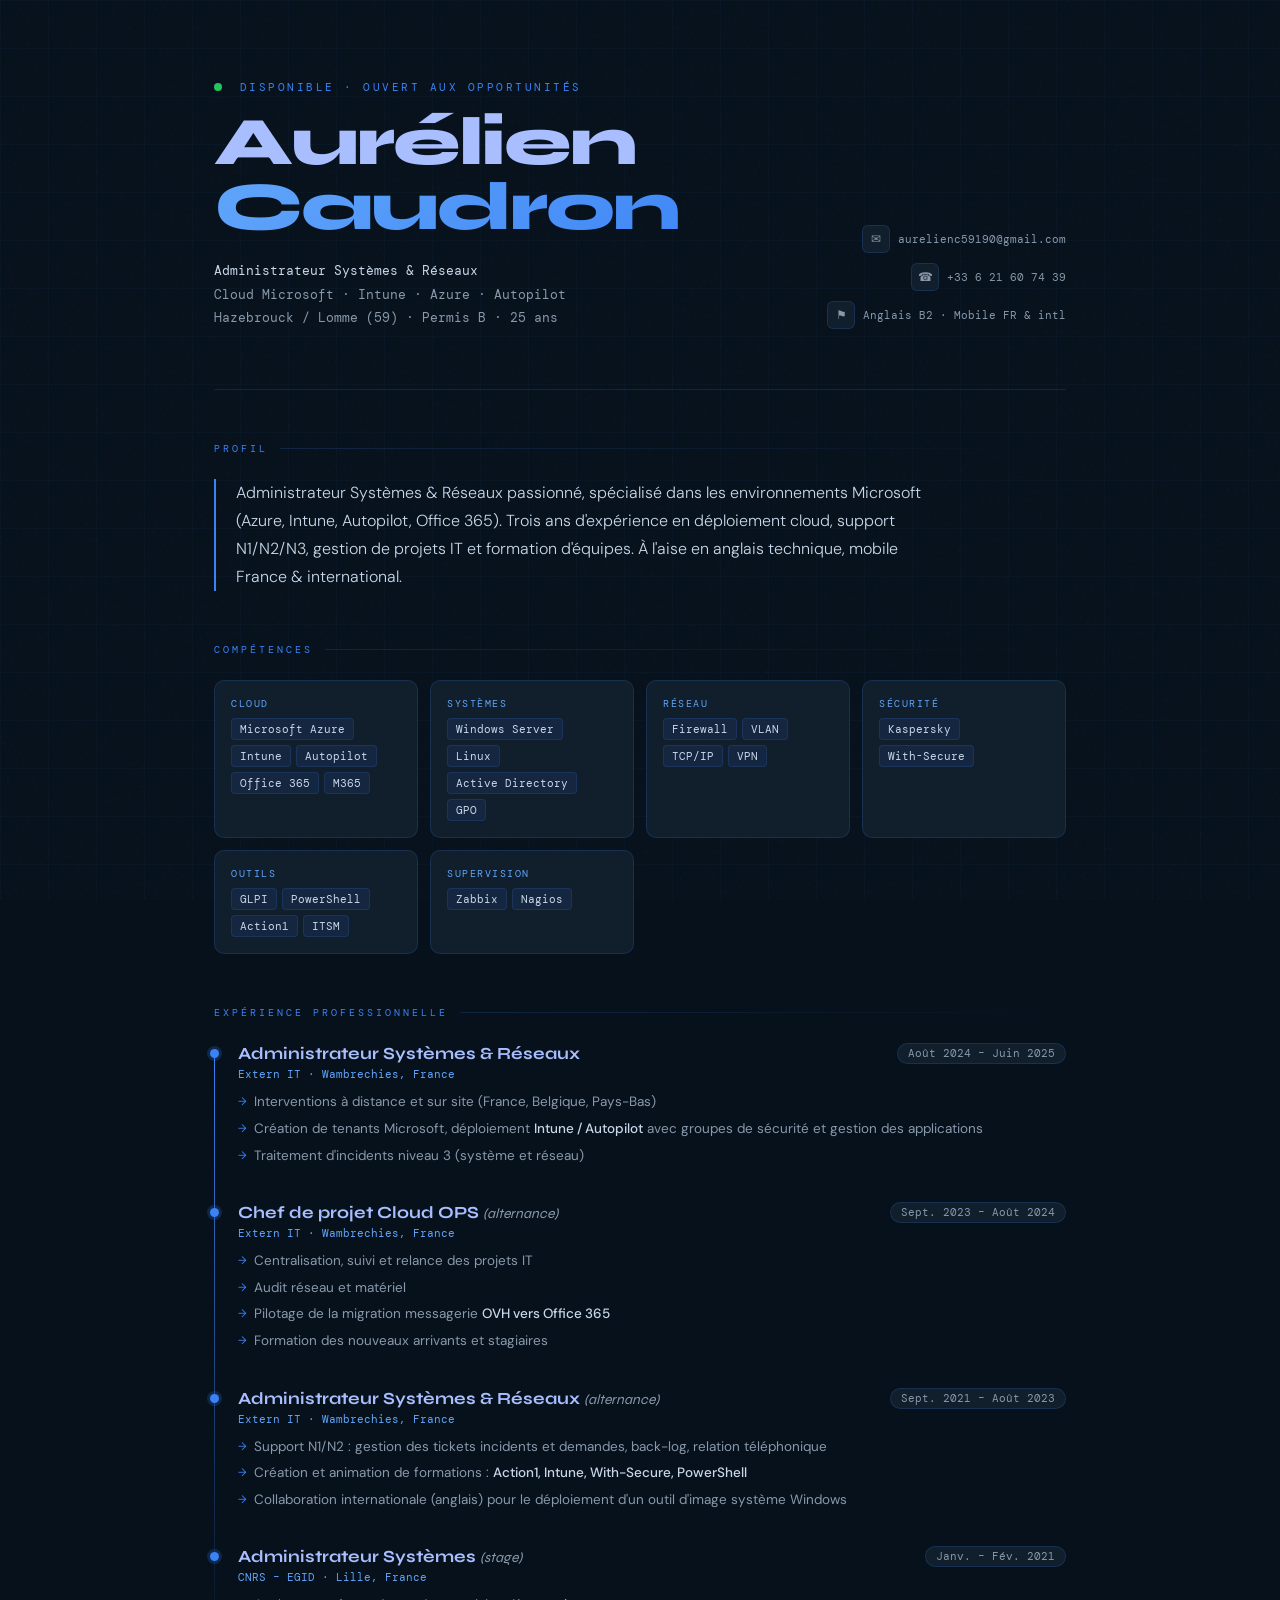
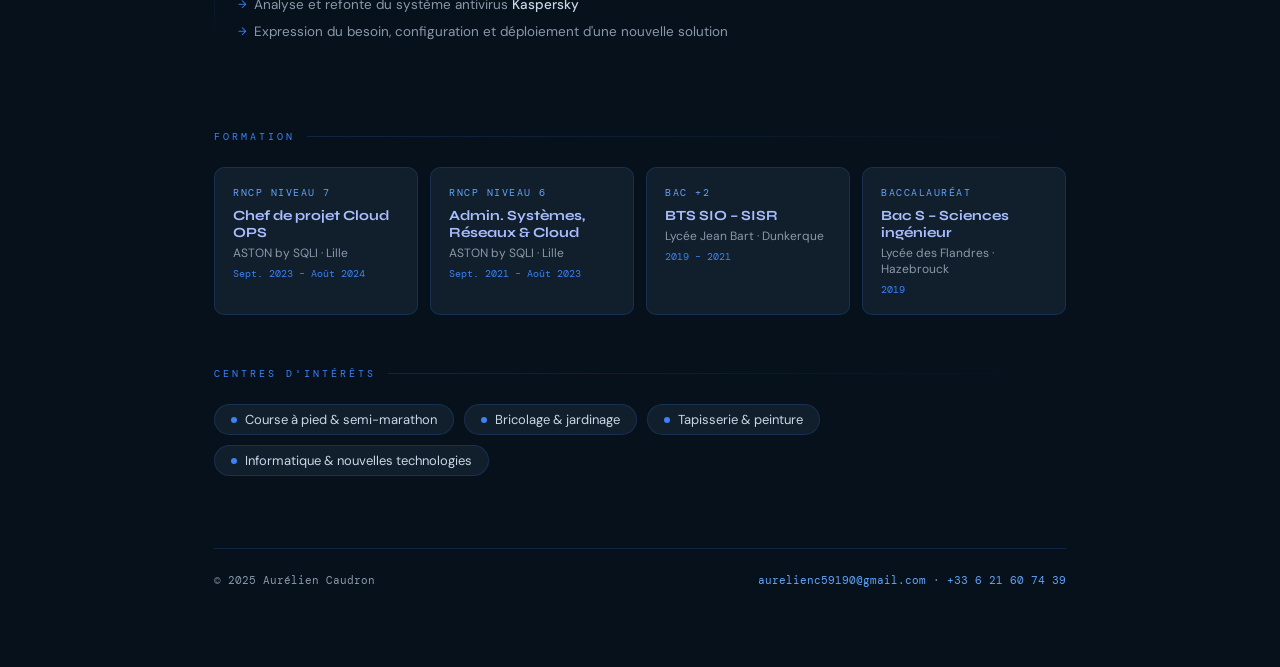
==== index.html @ 86d7d8ee "Rename index-2.html to index.html" ====
<!DOCTYPE html>
<html lang="fr">
<head>
  <meta charset="UTF-8" />
  <meta name="viewport" content="width=device-width, initial-scale=1.0" />
  <title>Aurélien Caudron — Administrateur Systèmes & Réseaux</title>
  <link rel="preconnect" href="https://fonts.googleapis.com" />
  <link rel="preconnect" href="https://fonts.gstatic.com" crossorigin />
  <link href="https://fonts.googleapis.com/css2?family=Syne:wght@400;600;700;800&family=DM+Mono:ital,wght@0,300;0,400;1,300&family=DM+Sans:wght@300;400;500&display=swap" rel="stylesheet" />

  <style>
    :root {
      --navy:    #0D1B2A;
      --navy2:   #162032;
      --accent:  #3B82F6;
      --accent2: #60A5FA;
      --dim:     #8899AA;
      --soft:    #C8D8E8;
      --bg:      #07111C;
      --card:    #111E2C;
      --border:  rgba(59,130,246,.18);
      --white:   #A8BEFF;
    }

    *, *::before, *::after { box-sizing: border-box; margin: 0; padding: 0; }

    html { scroll-behavior: smooth; }

    body {
      font-family: 'DM Sans', sans-serif;
      background: var(--bg);
      color: var(--white);
      min-height: 100vh;
      overflow-x: hidden;
    }

    body::before {
      content: '';
      position: fixed; inset: 0; z-index: 0;
      background-image: url("data:image/svg+xml,%3Csvg viewBox='0 0 256 256' xmlns='http://www.w3.org/2000/svg'%3E%3Cfilter id='noise'%3E%3CfeTurbulence type='fractalNoise' baseFrequency='0.9' numOctaves='4' stitchTiles='stitch'/%3E%3C/filter%3E%3Crect width='100%25' height='100%25' filter='url(%23noise)' opacity='0.04'/%3E%3C/svg%3E");
      pointer-events: none;
      opacity: .5;
    }

    body::after {
      content: '';
      position: fixed; inset: 0; z-index: 0;
      background-image:
        linear-gradient(rgba(59,130,246,.04) 1px, transparent 1px),
        linear-gradient(90deg, rgba(59,130,246,.04) 1px, transparent 1px);
      background-size: 48px 48px;
      pointer-events: none;
    }

    .page { position: relative; z-index: 1; max-width: 900px; margin: 0 auto; padding: 0 24px 80px; }

    .hero {
      padding: 80px 0 60px;
      border-bottom: 1px solid var(--border);
      display: grid;
      grid-template-columns: 1fr auto;
      gap: 40px;
      align-items: end;
    }

    .hero-tag {
      font-family: 'DM Mono', monospace;
      font-size: 11px;
      letter-spacing: 2.5px;
      color: var(--accent);
      text-transform: uppercase;
      margin-bottom: 16px;
      opacity: 0;
      animation: fadeUp .6s .1s forwards;
    }

    h1 {
      font-family: 'Syne', sans-serif;
      font-size: clamp(38px, 7vw, 68px);
      font-weight: 800;
      line-height: .95;
      letter-spacing: -2px;
      color: var(--white);
      opacity: 0;
      animation: fadeUp .6s .2s forwards;
    }

    h1 span {
      display: block;
      background: linear-gradient(135deg, var(--accent2), var(--accent));
      -webkit-background-clip: text;
      -webkit-text-fill-color: transparent;
      background-clip: text;
    }

    .hero-sub {
      font-family: 'DM Mono', monospace;
      font-size: 13px;
      color: var(--dim);
      margin-top: 20px;
      line-height: 1.8;
      opacity: 0;
      animation: fadeUp .6s .35s forwards;
    }

    .hero-sub strong { color: var(--soft); font-weight: 400; }

    .status-dot {
      display: inline-block;
      width: 8px; height: 8px;
      background: #22c55e;
      border-radius: 50%;
      margin-right: 8px;
      box-shadow: 0 0 0 0 rgba(34,197,94,.4);
      animation: pulse 2s infinite;
    }

    .hero-contact {
      display: flex;
      flex-direction: column;
      gap: 10px;
      align-items: flex-end;
      opacity: 0;
      animation: fadeUp .6s .45s forwards;
    }

    .contact-item {
      font-family: 'DM Mono', monospace;
      font-size: 11px;
      color: var(--dim);
      display: flex;
      align-items: center;
      gap: 8px;
      transition: color .2s;
    }
    .contact-item:hover { color: var(--accent2); }
    .contact-item a { color: inherit; text-decoration: none; }

    .contact-icon {
      width: 28px; height: 28px;
      border: 1px solid var(--border);
      border-radius: 6px;
      display: flex; align-items: center; justify-content: center;
      font-size: 12px;
      background: var(--card);
      flex-shrink: 0;
    }

    section {
      padding: 52px 0 0;
      opacity: 0;
      transform: translateY(24px);
      transition: opacity .6s, transform .6s;
    }
    section.visible { opacity: 1; transform: none; }

    .section-label {
      font-family: 'DM Mono', monospace;
      font-size: 10px;
      letter-spacing: 3px;
      text-transform: uppercase;
      color: var(--accent);
      margin-bottom: 24px;
      display: flex;
      align-items: center;
      gap: 12px;
    }
    .section-label::after {
      content: '';
      flex: 1;
      height: 1px;
      background: linear-gradient(90deg, var(--border), transparent);
    }

    .profil-text {
      font-size: 16px;
      line-height: 1.75;
      color: var(--soft);
      font-weight: 300;
      max-width: 720px;
      border-left: 2px solid var(--accent);
      padding-left: 20px;
    }

    .skills-grid {
      display: grid;
      grid-template-columns: repeat(auto-fill, minmax(200px, 1fr));
      gap: 12px;
    }

    .skill-card {
      background: var(--card);
      border: 1px solid var(--border);
      border-radius: 10px;
      padding: 16px;
      transition: border-color .2s, transform .2s;
    }
    .skill-card:hover { border-color: var(--accent); transform: translateY(-2px); }

    .skill-card-label {
      font-family: 'DM Mono', monospace;
      font-size: 10px;
      color: var(--accent2);
      letter-spacing: 1.5px;
      text-transform: uppercase;
      margin-bottom: 8px;
    }

    .skill-tags { display: flex; flex-wrap: wrap; gap: 5px; }

    .tag {
      font-size: 11px;
      font-family: 'DM Mono', monospace;
      background: rgba(59,130,246,.1);
      color: var(--soft);
      padding: 3px 8px;
      border-radius: 4px;
      border: 1px solid rgba(59,130,246,.15);
    }

    .timeline { position: relative; padding-left: 24px; }
    .timeline::before {
      content: '';
      position: absolute;
      left: 0; top: 8px; bottom: 0;
      width: 1px;
      background: linear-gradient(180deg, var(--accent), transparent);
    }

    .tl-item { position: relative; margin-bottom: 36px; }
    .tl-item::before {
      content: '';
      position: absolute;
      left: -28px; top: 6px;
      width: 9px; height: 9px;
      border-radius: 50%;
      background: var(--accent);
      box-shadow: 0 0 0 3px rgba(59,130,246,.2);
    }

    .tl-header {
      display: flex;
      justify-content: space-between;
      align-items: flex-start;
      gap: 12px;
      flex-wrap: wrap;
      margin-bottom: 6px;
    }

    .tl-title {
      font-family: 'Syne', sans-serif;
      font-size: 17px;
      font-weight: 700;
      color: var(--white);
    }

    .tl-company {
      font-family: 'DM Mono', monospace;
      font-size: 11px;
      color: var(--accent2);
      margin-top: 3px;
    }

    .tl-date {
      font-family: 'DM Mono', monospace;
      font-size: 10.5px;
      color: var(--dim);
      white-space: nowrap;
      background: var(--card);
      border: 1px solid var(--border);
      padding: 3px 10px;
      border-radius: 20px;
      flex-shrink: 0;
    }

    .tl-bullets { list-style: none; margin-top: 10px; display: flex; flex-direction: column; gap: 5px; }

    .tl-bullets li {
      font-size: 13.5px;
      color: var(--dim);
      padding-left: 16px;
      position: relative;
      line-height: 1.6;
    }
    .tl-bullets li::before {
      content: '→';
      position: absolute;
      left: 0;
      color: var(--accent);
      font-size: 11px;
      top: 2px;
    }
    .tl-bullets li strong { color: var(--soft); font-weight: 500; }

    .edu-grid { display: grid; grid-template-columns: repeat(auto-fill, minmax(200px, 1fr)); gap: 12px; }

    .edu-card {
      background: var(--card);
      border: 1px solid var(--border);
      border-radius: 10px;
      padding: 18px;
      transition: border-color .2s;
    }
    .edu-card:hover { border-color: var(--accent); }

    .edu-level {
      font-family: 'DM Mono', monospace;
      font-size: 10px;
      color: var(--accent2);
      letter-spacing: 1.5px;
      text-transform: uppercase;
      margin-bottom: 8px;
    }

    .edu-title { font-family: 'Syne', sans-serif; font-weight: 700; font-size: 14px; color: var(--white); margin-bottom: 4px; }
    .edu-school { font-size: 12px; color: var(--dim); margin-bottom: 6px; }
    .edu-date { font-family: 'DM Mono', monospace; font-size: 10px; color: var(--accent); }

    .chips { display: flex; flex-wrap: wrap; gap: 10px; }
    .chip {
      font-size: 13px;
      color: var(--soft);
      background: var(--card);
      border: 1px solid var(--border);
      border-radius: 99px;
      padding: 6px 16px;
      display: flex; align-items: center; gap: 8px;
      transition: border-color .2s;
    }
    .chip:hover { border-color: var(--accent2); }
    .chip-dot { width: 6px; height: 6px; border-radius: 50%; background: var(--accent); flex-shrink: 0; }

    footer {
      margin-top: 72px;
      padding-top: 24px;
      border-top: 1px solid var(--border);
      display: flex;
      justify-content: space-between;
      align-items: center;
      flex-wrap: wrap;
      gap: 12px;
      font-family: 'DM Mono', monospace;
      font-size: 11px;
      color: var(--dim);
      opacity: 0;
      animation: fadeUp .6s 1s forwards;
    }
    footer a { color: var(--accent2); text-decoration: none; }

    @keyframes fadeUp {
      from { opacity: 0; transform: translateY(16px); }
      to   { opacity: 1; transform: none; }
    }
    @keyframes pulse {
      0%   { box-shadow: 0 0 0 0 rgba(34,197,94,.4); }
      70%  { box-shadow: 0 0 0 8px rgba(34,197,94,0); }
      100% { box-shadow: 0 0 0 0 rgba(34,197,94,0); }
    }

    @media (max-width: 600px) {
      .hero { grid-template-columns: 1fr; }
      .hero-contact { align-items: flex-start; }
      h1 { font-size: 42px; letter-spacing: -1px; }
    }
  </style>
</head>
<body>
<div class="page">

  <header class="hero">
    <div>
      <p class="hero-tag"><span class="status-dot"></span> Disponible · Ouvert aux opportunités</p>
      <h1>Aurélien<br><span>Caudron</span></h1>
      <p class="hero-sub">
        <strong>Administrateur Systèmes &amp; Réseaux</strong><br>
        Cloud Microsoft · Intune · Azure · Autopilot<br>
        Hazebrouck / Lomme (59) · Permis B · 25 ans
      </p>
    </div>
    <div class="hero-contact">
      <div class="contact-item">
        <div class="contact-icon">✉</div>
        <a href="mailto:aurelienc59190@gmail.com">aurelienc59190@gmail.com</a>
      </div>
      <div class="contact-item">
        <div class="contact-icon">☎</div>
        <a href="tel:+33621607439">+33 6 21 60 74 39</a>
      </div>
      <div class="contact-item">
        <div class="contact-icon">⚑</div>
        Anglais B2 · Mobile FR &amp; intl
      </div>
    </div>
  </header>

  <section>
    <p class="section-label">Profil</p>
    <p class="profil-text">
      Administrateur Systèmes &amp; Réseaux passionné, spécialisé dans les environnements Microsoft
      (Azure, Intune, Autopilot, Office 365). Trois ans d'expérience en déploiement cloud,
      support N1/N2/N3, gestion de projets IT et formation d'équipes.
      À l'aise en anglais technique, mobile France &amp; international.
    </p>
  </section>

  <section>
    <p class="section-label">Compétences</p>
    <div class="skills-grid">
      <div class="skill-card">
        <div class="skill-card-label">Cloud</div>
        <div class="skill-tags">
          <span class="tag">Microsoft Azure</span><span class="tag">Intune</span>
          <span class="tag">Autopilot</span><span class="tag">Office 365</span><span class="tag">M365</span>
        </div>
      </div>
      <div class="skill-card">
        <div class="skill-card-label">Systèmes</div>
        <div class="skill-tags">
          <span class="tag">Windows Server</span><span class="tag">Linux</span>
          <span class="tag">Active Directory</span><span class="tag">GPO</span>
        </div>
      </div>
      <div class="skill-card">
        <div class="skill-card-label">Réseau</div>
        <div class="skill-tags">
          <span class="tag">Firewall</span><span class="tag">VLAN</span>
          <span class="tag">TCP/IP</span><span class="tag">VPN</span>
        </div>
      </div>
      <div class="skill-card">
        <div class="skill-card-label">Sécurité</div>
        <div class="skill-tags">
          <span class="tag">Kaspersky</span><span class="tag">With-Secure</span>
        </div>
      </div>
      <div class="skill-card">
        <div class="skill-card-label">Outils</div>
        <div class="skill-tags">
          <span class="tag">GLPI</span><span class="tag">PowerShell</span>
          <span class="tag">Action1</span><span class="tag">ITSM</span>
        </div>
      </div>
      <div class="skill-card">
        <div class="skill-card-label">Supervision</div>
        <div class="skill-tags">
          <span class="tag">Zabbix</span><span class="tag">Nagios</span>
        </div>
      </div>
    </div>
  </section>

  <section>
    <p class="section-label">Expérience professionnelle</p>
    <div class="timeline">

      <div class="tl-item">
        <div class="tl-header">
          <div>
            <div class="tl-title">Administrateur Systèmes &amp; Réseaux</div>
            <div class="tl-company">Extern IT · Wambrechies, France</div>
          </div>
          <span class="tl-date">Août 2024 – Juin 2025</span>
        </div>
        <ul class="tl-bullets">
          <li>Interventions à distance et sur site (France, Belgique, Pays-Bas)</li>
          <li>Création de tenants Microsoft, déploiement <strong>Intune / Autopilot</strong> avec groupes de sécurité et gestion des applications</li>
          <li>Traitement d'incidents niveau 3 (système et réseau)</li>
        </ul>
      </div>

      <div class="tl-item">
        <div class="tl-header">
          <div>
            <div class="tl-title">Chef de projet Cloud OPS <em style="font-weight:400;font-size:14px;color:var(--dim)">(alternance)</em></div>
            <div class="tl-company">Extern IT · Wambrechies, France</div>
          </div>
          <span class="tl-date">Sept. 2023 – Août 2024</span>
        </div>
        <ul class="tl-bullets">
          <li>Centralisation, suivi et relance des projets IT</li>
          <li>Audit réseau et matériel</li>
          <li>Pilotage de la migration messagerie <strong>OVH vers Office 365</strong></li>
          <li>Formation des nouveaux arrivants et stagiaires</li>
        </ul>
      </div>

      <div class="tl-item">
        <div class="tl-header">
          <div>
            <div class="tl-title">Administrateur Systèmes &amp; Réseaux <em style="font-weight:400;font-size:14px;color:var(--dim)">(alternance)</em></div>
            <div class="tl-company">Extern IT · Wambrechies, France</div>
          </div>
          <span class="tl-date">Sept. 2021 – Août 2023</span>
        </div>
        <ul class="tl-bullets">
          <li>Support N1/N2 : gestion des tickets incidents et demandes, back-log, relation téléphonique</li>
          <li>Création et animation de formations : <strong>Action1, Intune, With-Secure, PowerShell</strong></li>
          <li>Collaboration internationale (anglais) pour le déploiement d'un outil d'image système Windows</li>
        </ul>
      </div>

      <div class="tl-item">
        <div class="tl-header">
          <div>
            <div class="tl-title">Administrateur Systèmes <em style="font-weight:400;font-size:14px;color:var(--dim)">(stage)</em></div>
            <div class="tl-company">CNRS – EGID · Lille, France</div>
          </div>
          <span class="tl-date">Janv. – Fév. 2021</span>
        </div>
        <ul class="tl-bullets">
          <li>Analyse et refonte du système antivirus <strong>Kaspersky</strong></li>
          <li>Expression du besoin, configuration et déploiement d'une nouvelle solution</li>
        </ul>
      </div>

    </div>
  </section>

  <section>
    <p class="section-label">Formation</p>
    <div class="edu-grid">
      <div class="edu-card">
        <div class="edu-level">RNCP Niveau 7</div>
        <div class="edu-title">Chef de projet Cloud OPS</div>
        <div class="edu-school">ASTON by SQLI · Lille</div>
        <div class="edu-date">Sept. 2023 – Août 2024</div>
      </div>
      <div class="edu-card">
        <div class="edu-level">RNCP Niveau 6</div>
        <div class="edu-title">Admin. Systèmes, Réseaux &amp; Cloud</div>
        <div class="edu-school">ASTON by SQLI · Lille</div>
        <div class="edu-date">Sept. 2021 – Août 2023</div>
      </div>
      <div class="edu-card">
        <div class="edu-level">Bac +2</div>
        <div class="edu-title">BTS SIO – SISR</div>
        <div class="edu-school">Lycée Jean Bart · Dunkerque</div>
        <div class="edu-date">2019 – 2021</div>
      </div>
      <div class="edu-card">
        <div class="edu-level">Baccalauréat</div>
        <div class="edu-title">Bac S – Sciences ingénieur</div>
        <div class="edu-school">Lycée des Flandres · Hazebrouck</div>
        <div class="edu-date">2019</div>
      </div>
    </div>
  </section>

  <section>
    <p class="section-label">Centres d'intérêts</p>
    <div class="chips">
      <div class="chip"><span class="chip-dot"></span>Course à pied &amp; semi-marathon</div>
      <div class="chip"><span class="chip-dot"></span>Bricolage &amp; jardinage</div>
      <div class="chip"><span class="chip-dot"></span>Tapisserie &amp; peinture</div>
      <div class="chip"><span class="chip-dot"></span>Informatique &amp; nouvelles technologies</div>
    </div>
  </section>

  <footer>
    <span>© 2025 Aurélien Caudron</span>
    <span><a href="mailto:aurelienc59190@gmail.com">aurelienc59190@gmail.com</a> · <a href="tel:+33621607439">+33 6 21 60 74 39</a></span>
  </footer>

</div>
<script>
  const observer = new IntersectionObserver(entries => {
    entries.forEach(e => { if (e.isIntersecting) e.target.classList.add('visible'); });
  }, { threshold: 0.1 });
  document.querySelectorAll('section').forEach(s => observer.observe(s));
</script>
</body>
</html>
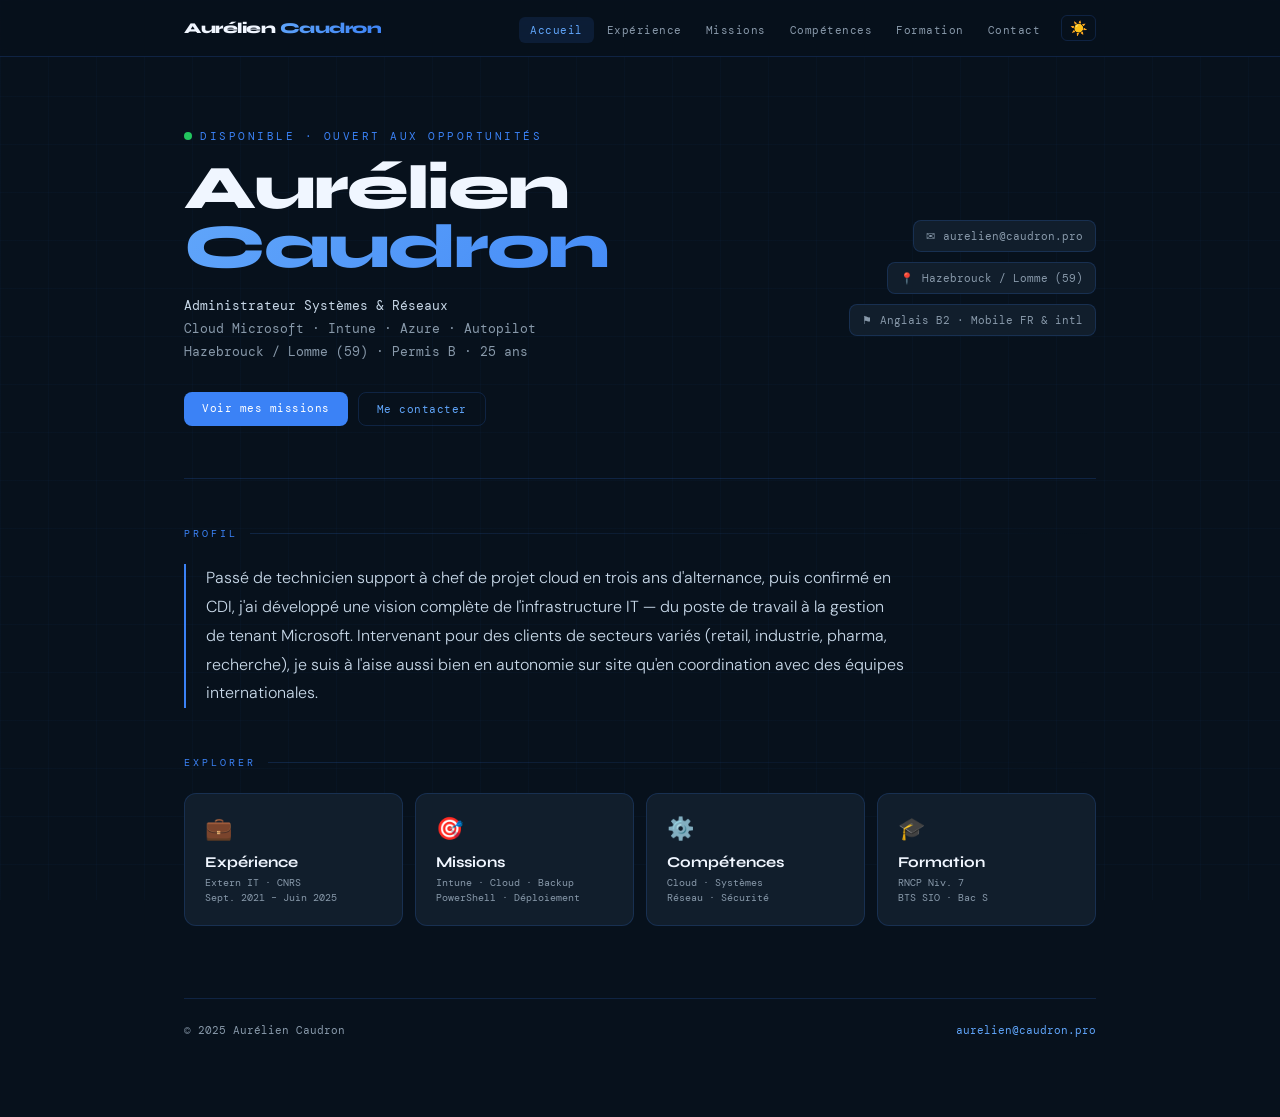
==== commit aa9fd860: "update du site en multipage" ====
--- a/index.html
+++ b/index.html
@@ -1,572 +1,119 @@
-<!DOCTYPE html>
-<html lang="fr">
-<head>
-  <meta charset="UTF-8" />
-  <meta name="viewport" content="width=device-width, initial-scale=1.0" />
-  <title>Aurélien Caudron — Administrateur Systèmes & Réseaux</title>
-  <link rel="preconnect" href="https://fonts.googleapis.com" />
-  <link rel="preconnect" href="https://fonts.gstatic.com" crossorigin />
-  <link href="https://fonts.googleapis.com/css2?family=Syne:wght@400;600;700;800&family=DM+Mono:ital,wght@0,300;0,400;1,300&family=DM+Sans:wght@300;400;500&display=swap" rel="stylesheet" />
-
-  <style>
-    :root {
-      --navy:    #0D1B2A;
-      --navy2:   #162032;
-      --accent:  #3B82F6;
-      --accent2: #60A5FA;
-      --dim:     #8899AA;
-      --soft:    #C8D8E8;
-      --bg:      #07111C;
-      --card:    #111E2C;
-      --border:  rgba(59,130,246,.18);
-      --white:   #A8BEFF;
-    }
-
-    *, *::before, *::after { box-sizing: border-box; margin: 0; padding: 0; }
-
-    html { scroll-behavior: smooth; }
-
-    body {
-      font-family: 'DM Sans', sans-serif;
-      background: var(--bg);
-      color: var(--white);
-      min-height: 100vh;
-      overflow-x: hidden;
-    }
-
-    body::before {
-      content: '';
-      position: fixed; inset: 0; z-index: 0;
-      background-image: url("data:image/svg+xml,%3Csvg viewBox='0 0 256 256' xmlns='http://www.w3.org/2000/svg'%3E%3Cfilter id='noise'%3E%3CfeTurbulence type='fractalNoise' baseFrequency='0.9' numOctaves='4' stitchTiles='stitch'/%3E%3C/filter%3E%3Crect width='100%25' height='100%25' filter='url(%23noise)' opacity='0.04'/%3E%3C/svg%3E");
-      pointer-events: none;
-      opacity: .5;
-    }
-
-    body::after {
-      content: '';
-      position: fixed; inset: 0; z-index: 0;
-      background-image:
-        linear-gradient(rgba(59,130,246,.04) 1px, transparent 1px),
-        linear-gradient(90deg, rgba(59,130,246,.04) 1px, transparent 1px);
-      background-size: 48px 48px;
-      pointer-events: none;
-    }
-
-    .page { position: relative; z-index: 1; max-width: 900px; margin: 0 auto; padding: 0 24px 80px; }
-
-    .hero {
-      padding: 80px 0 60px;
-      border-bottom: 1px solid var(--border);
-      display: grid;
-      grid-template-columns: 1fr auto;
-      gap: 40px;
-      align-items: end;
-    }
-
-    .hero-tag {
-      font-family: 'DM Mono', monospace;
-      font-size: 11px;
-      letter-spacing: 2.5px;
-      color: var(--accent);
-      text-transform: uppercase;
-      margin-bottom: 16px;
-      opacity: 0;
-      animation: fadeUp .6s .1s forwards;
-    }
-
-    h1 {
-      font-family: 'Syne', sans-serif;
-      font-size: clamp(38px, 7vw, 68px);
-      font-weight: 800;
-      line-height: .95;
-      letter-spacing: -2px;
-      color: var(--white);
-      opacity: 0;
-      animation: fadeUp .6s .2s forwards;
-    }
-
-    h1 span {
-      display: block;
-      background: linear-gradient(135deg, var(--accent2), var(--accent));
-      -webkit-background-clip: text;
-      -webkit-text-fill-color: transparent;
-      background-clip: text;
-    }
-
-    .hero-sub {
-      font-family: 'DM Mono', monospace;
-      font-size: 13px;
-      color: var(--dim);
-      margin-top: 20px;
-      line-height: 1.8;
-      opacity: 0;
-      animation: fadeUp .6s .35s forwards;
-    }
-
-    .hero-sub strong { color: var(--soft); font-weight: 400; }
-
-    .status-dot {
-      display: inline-block;
-      width: 8px; height: 8px;
-      background: #22c55e;
-      border-radius: 50%;
-      margin-right: 8px;
-      box-shadow: 0 0 0 0 rgba(34,197,94,.4);
-      animation: pulse 2s infinite;
-    }
-
-    .hero-contact {
-      display: flex;
-      flex-direction: column;
-      gap: 10px;
-      align-items: flex-end;
-      opacity: 0;
-      animation: fadeUp .6s .45s forwards;
-    }
-
-    .contact-item {
-      font-family: 'DM Mono', monospace;
-      font-size: 11px;
-      color: var(--dim);
-      display: flex;
-      align-items: center;
-      gap: 8px;
-      transition: color .2s;
-    }
-    .contact-item:hover { color: var(--accent2); }
-    .contact-item a { color: inherit; text-decoration: none; }
-
-    .contact-icon {
-      width: 28px; height: 28px;
-      border: 1px solid var(--border);
-      border-radius: 6px;
-      display: flex; align-items: center; justify-content: center;
-      font-size: 12px;
-      background: var(--card);
-      flex-shrink: 0;
-    }
-
-    section {
-      padding: 52px 0 0;
-      opacity: 0;
-      transform: translateY(24px);
-      transition: opacity .6s, transform .6s;
-    }
-    section.visible { opacity: 1; transform: none; }
-
-    .section-label {
-      font-family: 'DM Mono', monospace;
-      font-size: 10px;
-      letter-spacing: 3px;
-      text-transform: uppercase;
-      color: var(--accent);
-      margin-bottom: 24px;
-      display: flex;
-      align-items: center;
-      gap: 12px;
-    }
-    .section-label::after {
-      content: '';
-      flex: 1;
-      height: 1px;
-      background: linear-gradient(90deg, var(--border), transparent);
-    }
-
-    .profil-text {
-      font-size: 16px;
-      line-height: 1.75;
-      color: var(--soft);
-      font-weight: 300;
-      max-width: 720px;
-      border-left: 2px solid var(--accent);
-      padding-left: 20px;
-    }
-
-    .skills-grid {
-      display: grid;
-      grid-template-columns: repeat(auto-fill, minmax(200px, 1fr));
-      gap: 12px;
-    }
-
-    .skill-card {
-      background: var(--card);
-      border: 1px solid var(--border);
-      border-radius: 10px;
-      padding: 16px;
-      transition: border-color .2s, transform .2s;
-    }
-    .skill-card:hover { border-color: var(--accent); transform: translateY(-2px); }
-
-    .skill-card-label {
-      font-family: 'DM Mono', monospace;
-      font-size: 10px;
-      color: var(--accent2);
-      letter-spacing: 1.5px;
-      text-transform: uppercase;
-      margin-bottom: 8px;
-    }
-
-    .skill-tags { display: flex; flex-wrap: wrap; gap: 5px; }
-
-    .tag {
-      font-size: 11px;
-      font-family: 'DM Mono', monospace;
-      background: rgba(59,130,246,.1);
-      color: var(--soft);
-      padding: 3px 8px;
-      border-radius: 4px;
-      border: 1px solid rgba(59,130,246,.15);
-    }
-
-    .timeline { position: relative; padding-left: 24px; }
-    .timeline::before {
-      content: '';
-      position: absolute;
-      left: 0; top: 8px; bottom: 0;
-      width: 1px;
-      background: linear-gradient(180deg, var(--accent), transparent);
-    }
-
-    .tl-item { position: relative; margin-bottom: 36px; }
-    .tl-item::before {
-      content: '';
-      position: absolute;
-      left: -28px; top: 6px;
-      width: 9px; height: 9px;
-      border-radius: 50%;
-      background: var(--accent);
-      box-shadow: 0 0 0 3px rgba(59,130,246,.2);
-    }
-
-    .tl-header {
-      display: flex;
-      justify-content: space-between;
-      align-items: flex-start;
-      gap: 12px;
-      flex-wrap: wrap;
-      margin-bottom: 6px;
-    }
-
-    .tl-title {
-      font-family: 'Syne', sans-serif;
-      font-size: 17px;
-      font-weight: 700;
-      color: var(--white);
-    }
-
-    .tl-company {
-      font-family: 'DM Mono', monospace;
-      font-size: 11px;
-      color: var(--accent2);
-      margin-top: 3px;
-    }
-
-    .tl-date {
-      font-family: 'DM Mono', monospace;
-      font-size: 10.5px;
-      color: var(--dim);
-      white-space: nowrap;
-      background: var(--card);
-      border: 1px solid var(--border);
-      padding: 3px 10px;
-      border-radius: 20px;
-      flex-shrink: 0;
-    }
-
-    .tl-bullets { list-style: none; margin-top: 10px; display: flex; flex-direction: column; gap: 5px; }
-
-    .tl-bullets li {
-      font-size: 13.5px;
-      color: var(--dim);
-      padding-left: 16px;
-      position: relative;
-      line-height: 1.6;
-    }
-    .tl-bullets li::before {
-      content: '→';
-      position: absolute;
-      left: 0;
-      color: var(--accent);
-      font-size: 11px;
-      top: 2px;
-    }
-    .tl-bullets li strong { color: var(--soft); font-weight: 500; }
-
-    .edu-grid { display: grid; grid-template-columns: repeat(auto-fill, minmax(200px, 1fr)); gap: 12px; }
-
-    .edu-card {
-      background: var(--card);
-      border: 1px solid var(--border);
-      border-radius: 10px;
-      padding: 18px;
-      transition: border-color .2s;
-    }
-    .edu-card:hover { border-color: var(--accent); }
-
-    .edu-level {
-      font-family: 'DM Mono', monospace;
-      font-size: 10px;
-      color: var(--accent2);
-      letter-spacing: 1.5px;
-      text-transform: uppercase;
-      margin-bottom: 8px;
-    }
-
-    .edu-title { font-family: 'Syne', sans-serif; font-weight: 700; font-size: 14px; color: var(--white); margin-bottom: 4px; }
-    .edu-school { font-size: 12px; color: var(--dim); margin-bottom: 6px; }
-    .edu-date { font-family: 'DM Mono', monospace; font-size: 10px; color: var(--accent); }
-
-    .chips { display: flex; flex-wrap: wrap; gap: 10px; }
-    .chip {
-      font-size: 13px;
-      color: var(--soft);
-      background: var(--card);
-      border: 1px solid var(--border);
-      border-radius: 99px;
-      padding: 6px 16px;
-      display: flex; align-items: center; gap: 8px;
-      transition: border-color .2s;
-    }
-    .chip:hover { border-color: var(--accent2); }
-    .chip-dot { width: 6px; height: 6px; border-radius: 50%; background: var(--accent); flex-shrink: 0; }
-
-    footer {
-      margin-top: 72px;
-      padding-top: 24px;
-      border-top: 1px solid var(--border);
-      display: flex;
-      justify-content: space-between;
-      align-items: center;
-      flex-wrap: wrap;
-      gap: 12px;
-      font-family: 'DM Mono', monospace;
-      font-size: 11px;
-      color: var(--dim);
-      opacity: 0;
-      animation: fadeUp .6s 1s forwards;
-    }
-    footer a { color: var(--accent2); text-decoration: none; }
-
-    @keyframes fadeUp {
-      from { opacity: 0; transform: translateY(16px); }
-      to   { opacity: 1; transform: none; }
-    }
-    @keyframes pulse {
-      0%   { box-shadow: 0 0 0 0 rgba(34,197,94,.4); }
-      70%  { box-shadow: 0 0 0 8px rgba(34,197,94,0); }
-      100% { box-shadow: 0 0 0 0 rgba(34,197,94,0); }
-    }
-
-    @media (max-width: 600px) {
-      .hero { grid-template-columns: 1fr; }
-      .hero-contact { align-items: flex-start; }
-      h1 { font-size: 42px; letter-spacing: -1px; }
-    }
-  </style>
-</head>
-<body>
-<div class="page">
-
-  <header class="hero">
-    <div>
-      <p class="hero-tag"><span class="status-dot"></span> Disponible · Ouvert aux opportunités</p>
-      <h1>Aurélien<br><span>Caudron</span></h1>
-      <p class="hero-sub">
-        <strong>Administrateur Systèmes &amp; Réseaux</strong><br>
-        Cloud Microsoft · Intune · Azure · Autopilot<br>
-        Hazebrouck / Lomme (59) · Permis B · 25 ans
-      </p>
-    </div>
-    <div class="hero-contact">
-      <div class="contact-item">
-        <div class="contact-icon">✉</div>
-        <a href="mailto:aurelienc59190@gmail.com">aurelienc59190@gmail.com</a>
-      </div>
-      <div class="contact-item">
-        <div class="contact-icon">☎</div>
-        <a href="tel:+33621607439">+33 6 21 60 74 39</a>
-      </div>
-      <div class="contact-item">
-        <div class="contact-icon">⚑</div>
-        Anglais B2 · Mobile FR &amp; intl
-      </div>
-    </div>
-  </header>
-
-  <section>
-    <p class="section-label">Profil</p>
-    <p class="profil-text">
-      Administrateur Systèmes &amp; Réseaux passionné, spécialisé dans les environnements Microsoft
-      (Azure, Intune, Autopilot, Office 365). Trois ans d'expérience en déploiement cloud,
-      support N1/N2/N3, gestion de projets IT et formation d'équipes.
-      À l'aise en anglais technique, mobile France &amp; international.
-    </p>
-  </section>
-
-  <section>
-    <p class="section-label">Compétences</p>
-    <div class="skills-grid">
-      <div class="skill-card">
-        <div class="skill-card-label">Cloud</div>
-        <div class="skill-tags">
-          <span class="tag">Microsoft Azure</span><span class="tag">Intune</span>
-          <span class="tag">Autopilot</span><span class="tag">Office 365</span><span class="tag">M365</span>
-        </div>
-      </div>
-      <div class="skill-card">
-        <div class="skill-card-label">Systèmes</div>
-        <div class="skill-tags">
-          <span class="tag">Windows Server</span><span class="tag">Linux</span>
-          <span class="tag">Active Directory</span><span class="tag">GPO</span>
-        </div>
-      </div>
-      <div class="skill-card">
-        <div class="skill-card-label">Réseau</div>
-        <div class="skill-tags">
-          <span class="tag">Firewall</span><span class="tag">VLAN</span>
-          <span class="tag">TCP/IP</span><span class="tag">VPN</span>
-        </div>
-      </div>
-      <div class="skill-card">
-        <div class="skill-card-label">Sécurité</div>
-        <div class="skill-tags">
-          <span class="tag">Kaspersky</span><span class="tag">With-Secure</span>
-        </div>
-      </div>
-      <div class="skill-card">
-        <div class="skill-card-label">Outils</div>
-        <div class="skill-tags">
-          <span class="tag">GLPI</span><span class="tag">PowerShell</span>
-          <span class="tag">Action1</span><span class="tag">ITSM</span>
-        </div>
-      </div>
-      <div class="skill-card">
-        <div class="skill-card-label">Supervision</div>
-        <div class="skill-tags">
-          <span class="tag">Zabbix</span><span class="tag">Nagios</span>
-        </div>
-      </div>
-    </div>
-  </section>
-
-  <section>
-    <p class="section-label">Expérience professionnelle</p>
-    <div class="timeline">
-
-      <div class="tl-item">
-        <div class="tl-header">
-          <div>
-            <div class="tl-title">Administrateur Systèmes &amp; Réseaux</div>
-            <div class="tl-company">Extern IT · Wambrechies, France</div>
-          </div>
-          <span class="tl-date">Août 2024 – Juin 2025</span>
-        </div>
-        <ul class="tl-bullets">
-          <li>Interventions à distance et sur site (France, Belgique, Pays-Bas)</li>
-          <li>Création de tenants Microsoft, déploiement <strong>Intune / Autopilot</strong> avec groupes de sécurité et gestion des applications</li>
-          <li>Traitement d'incidents niveau 3 (système et réseau)</li>
-        </ul>
-      </div>
-
-      <div class="tl-item">
-        <div class="tl-header">
-          <div>
-            <div class="tl-title">Chef de projet Cloud OPS <em style="font-weight:400;font-size:14px;color:var(--dim)">(alternance)</em></div>
-            <div class="tl-company">Extern IT · Wambrechies, France</div>
-          </div>
-          <span class="tl-date">Sept. 2023 – Août 2024</span>
-        </div>
-        <ul class="tl-bullets">
-          <li>Centralisation, suivi et relance des projets IT</li>
-          <li>Audit réseau et matériel</li>
-          <li>Pilotage de la migration messagerie <strong>OVH vers Office 365</strong></li>
-          <li>Formation des nouveaux arrivants et stagiaires</li>
-        </ul>
-      </div>
-
-      <div class="tl-item">
-        <div class="tl-header">
-          <div>
-            <div class="tl-title">Administrateur Systèmes &amp; Réseaux <em style="font-weight:400;font-size:14px;color:var(--dim)">(alternance)</em></div>
-            <div class="tl-company">Extern IT · Wambrechies, France</div>
-          </div>
-          <span class="tl-date">Sept. 2021 – Août 2023</span>
-        </div>
-        <ul class="tl-bullets">
-          <li>Support N1/N2 : gestion des tickets incidents et demandes, back-log, relation téléphonique</li>
-          <li>Création et animation de formations : <strong>Action1, Intune, With-Secure, PowerShell</strong></li>
-          <li>Collaboration internationale (anglais) pour le déploiement d'un outil d'image système Windows</li>
-        </ul>
-      </div>
-
-      <div class="tl-item">
-        <div class="tl-header">
-          <div>
-            <div class="tl-title">Administrateur Systèmes <em style="font-weight:400;font-size:14px;color:var(--dim)">(stage)</em></div>
-            <div class="tl-company">CNRS – EGID · Lille, France</div>
-          </div>
-          <span class="tl-date">Janv. – Fév. 2021</span>
-        </div>
-        <ul class="tl-bullets">
-          <li>Analyse et refonte du système antivirus <strong>Kaspersky</strong></li>
-          <li>Expression du besoin, configuration et déploiement d'une nouvelle solution</li>
-        </ul>
-      </div>
-
-    </div>
-  </section>
-
-  <section>
-    <p class="section-label">Formation</p>
-    <div class="edu-grid">
-      <div class="edu-card">
-        <div class="edu-level">RNCP Niveau 7</div>
-        <div class="edu-title">Chef de projet Cloud OPS</div>
-        <div class="edu-school">ASTON by SQLI · Lille</div>
-        <div class="edu-date">Sept. 2023 – Août 2024</div>
-      </div>
-      <div class="edu-card">
-        <div class="edu-level">RNCP Niveau 6</div>
-        <div class="edu-title">Admin. Systèmes, Réseaux &amp; Cloud</div>
-        <div class="edu-school">ASTON by SQLI · Lille</div>
-        <div class="edu-date">Sept. 2021 – Août 2023</div>
-      </div>
-      <div class="edu-card">
-        <div class="edu-level">Bac +2</div>
-        <div class="edu-title">BTS SIO – SISR</div>
-        <div class="edu-school">Lycée Jean Bart · Dunkerque</div>
-        <div class="edu-date">2019 – 2021</div>
-      </div>
-      <div class="edu-card">
-        <div class="edu-level">Baccalauréat</div>
-        <div class="edu-title">Bac S – Sciences ingénieur</div>
-        <div class="edu-school">Lycée des Flandres · Hazebrouck</div>
-        <div class="edu-date">2019</div>
-      </div>
-    </div>
-  </section>
-
-  <section>
-    <p class="section-label">Centres d'intérêts</p>
-    <div class="chips">
-      <div class="chip"><span class="chip-dot"></span>Course à pied &amp; semi-marathon</div>
-      <div class="chip"><span class="chip-dot"></span>Bricolage &amp; jardinage</div>
-      <div class="chip"><span class="chip-dot"></span>Tapisserie &amp; peinture</div>
-      <div class="chip"><span class="chip-dot"></span>Informatique &amp; nouvelles technologies</div>
-    </div>
-  </section>
-
-  <footer>
-    <span>© 2025 Aurélien Caudron</span>
-    <span><a href="mailto:aurelienc59190@gmail.com">aurelienc59190@gmail.com</a> · <a href="tel:+33621607439">+33 6 21 60 74 39</a></span>
-  </footer>
-
-</div>
-<script>
-  const observer = new IntersectionObserver(entries => {
-    entries.forEach(e => { if (e.isIntersecting) e.target.classList.add('visible'); });
-  }, { threshold: 0.1 });
-  document.querySelectorAll('section').forEach(s => observer.observe(s));
-</script>
-</body>
-</html>
+<!DOCTYPE html>
+<html lang="fr">
+<head>
+  <meta charset="UTF-8" /><meta name="viewport" content="width=device-width, initial-scale=1.0" />
+  <title>Aurélien Caudron — Portfolio</title>
+  <link rel="preconnect" href="https://fonts.googleapis.com" />
+  <link rel="preconnect" href="https://fonts.gstatic.com" crossorigin />
+  <link href="https://fonts.googleapis.com/css2?family=Syne:wght@400;600;700;800&family=DM+Mono:ital,wght@0,300;0,400;1,300&family=DM+Sans:wght@300;400;500&display=swap" rel="stylesheet" />
+  <link rel="stylesheet" href="style.css" />
+</head>
+<body>
+<nav>
+  <div class="nav-inner">
+    <a href="index.html" class="nav-logo">Aurélien <span>Caudron</span></a>
+    <div class="nav-right">
+      <ul class="nav-links">
+        <li><a href="index.html" class="active">Accueil</a></li>
+        <li><a href="experience.html">Expérience</a></li>
+        <li><a href="missions.html">Missions</a></li>
+        <li><a href="competences.html">Compétences</a></li>
+        <li><a href="formation.html">Formation</a></li>
+        <li><a href="contact.html">Contact</a></li>
+      </ul>
+      <button class="theme-toggle" onclick="toggleTheme()">☀️</button>
+      <button class="nav-burger" onclick="document.querySelector('.nav-links').classList.toggle('open')">
+        <span></span><span></span><span></span>
+      </button>
+    </div>
+  </div>
+</nav>
+<div class="page">
+  <header class="hero">
+    <div>
+      <p class="hero-tag"><span class="status-dot"></span>Disponible · Ouvert aux opportunités</p>
+      <h1>Aurélien<br><span>Caudron</span></h1>
+      <p class="hero-sub">
+        <strong>Administrateur Systèmes &amp; Réseaux</strong><br>
+        Cloud Microsoft · Intune · Azure · Autopilot<br>
+        Hazebrouck / Lomme (59) · Permis B · 25 ans
+      </p>
+      <div class="hero-cta">
+        <a href="missions.html" class="btn">Voir mes missions</a>
+        <a href="contact.html" class="btn btn-ghost">Me contacter</a>
+      </div>
+    </div>
+    <div class="hero-contact">
+      <a class="contact-card-mini" href="mailto:aurelien@caudron.pro">
+        <span>✉</span><span>aurelien@caudron.pro</span>
+      </a>
+      <div class="contact-card-mini">
+        <span>📍</span><span>Hazebrouck / Lomme (59)</span>
+      </div>
+      <div class="contact-card-mini">
+        <span>⚑</span><span>Anglais B2 · Mobile FR &amp; intl</span>
+      </div>
+    </div>
+  </header>
+
+  <section>
+    <p class="section-label">Profil</p>
+    <p class="profil-text">
+      Passé de technicien support à chef de projet cloud en trois ans d'alternance, puis confirmé en CDI,
+      j'ai développé une vision complète de l'infrastructure IT — du poste de travail à la gestion de tenant Microsoft.
+      Intervenant pour des clients de secteurs variés (retail, industrie, pharma, recherche),
+      je suis à l'aise aussi bien en autonomie sur site qu'en coordination avec des équipes internationales.
+    </p>
+  </section>
+
+  <section>
+    <p class="section-label">Explorer</p>
+    <div class="quick-grid">
+      <a href="experience.html" class="quick-card">
+        <div class="quick-icon">💼</div>
+        <div class="quick-title">Expérience</div>
+        <div class="quick-sub">Extern IT · CNRS<br>Sept. 2021 – Juin 2025</div>
+      </a>
+      <a href="missions.html" class="quick-card">
+        <div class="quick-icon">🎯</div>
+        <div class="quick-title">Missions</div>
+        <div class="quick-sub">Intune · Cloud · Backup<br>PowerShell · Déploiement</div>
+      </a>
+      <a href="competences.html" class="quick-card">
+        <div class="quick-icon">⚙️</div>
+        <div class="quick-title">Compétences</div>
+        <div class="quick-sub">Cloud · Systèmes<br>Réseau · Sécurité</div>
+      </a>
+      <a href="formation.html" class="quick-card">
+        <div class="quick-icon">🎓</div>
+        <div class="quick-title">Formation</div>
+        <div class="quick-sub">RNCP Niv. 7<br>BTS SIO · Bac S</div>
+      </a>
+    </div>
+  </section>
+
+  <footer>
+    <span>© 2025 Aurélien Caudron</span>
+    <a href="mailto:aurelien@caudron.pro">aurelien@caudron.pro</a>
+  </footer>
+</div>
+<script>
+  const root = document.documentElement;
+  const saved = localStorage.getItem("theme") || "dark";
+  root.setAttribute("data-theme", saved);
+  function toggleTheme() {
+    const t = root.getAttribute("data-theme") === "dark" ? "light" : "dark";
+    root.setAttribute("data-theme", t);
+    localStorage.setItem("theme", t);
+    document.querySelector(".theme-toggle").textContent = t === "dark" ? "☀️" : "🌙";
+  }
+  document.addEventListener("DOMContentLoaded", () => {
+    document.querySelector(".theme-toggle").textContent = saved === "dark" ? "☀️" : "🌙";
+    const obs = new IntersectionObserver(entries => {
+      entries.forEach(e => { if (e.isIntersecting) e.target.classList.add("visible"); });
+    }, { threshold: 0.1 });
+    document.querySelectorAll("section").forEach(s => obs.observe(s));
+  });
+</script>
+</body>
+</html>
--- a/style.css
+++ b/style.css
@@ -0,0 +1,164 @@
+:root {
+  --accent:  #3B82F6;
+  --accent2: #60A5FA;
+  --bg:      #07111C;
+  --card:    #111E2C;
+  --border:  rgba(59,130,246,.18);
+  --dim:     #8899AA;
+  --soft:    #C8D8E8;
+  --white:   #F0F6FF;
+}
+[data-theme="light"] {
+  --bg:     #F4F7FB;
+  --card:   #FFFFFF;
+  --border: rgba(59,130,246,.18);
+  --dim:    #6B7A8D;
+  --soft:   #334155;
+  --white:  #0D1B2A;
+}
+*, *::before, *::after { box-sizing: border-box; margin: 0; padding: 0; }
+html { scroll-behavior: smooth; }
+body { font-family: 'DM Sans', sans-serif; background: var(--bg); color: var(--white); min-height: 100vh; overflow-x: hidden; transition: background .3s, color .3s; }
+body::after { content: ''; position: fixed; inset: 0; z-index: 0; background-image: linear-gradient(rgba(59,130,246,.03) 1px, transparent 1px), linear-gradient(90deg, rgba(59,130,246,.03) 1px, transparent 1px); background-size: 48px 48px; pointer-events: none; }
+
+/* NAV */
+nav { position: sticky; top: 0; z-index: 100; background: color-mix(in srgb, var(--bg) 88%, transparent); backdrop-filter: blur(14px); border-bottom: 1px solid var(--border); transition: background .3s; }
+.nav-inner { max-width: 960px; margin: 0 auto; padding: 0 24px; display: flex; align-items: center; justify-content: space-between; height: 56px; }
+.nav-logo { font-family: 'Syne', sans-serif; font-weight: 800; font-size: 15px; color: var(--white); text-decoration: none; letter-spacing: -.5px; }
+.nav-logo span { background: linear-gradient(135deg, var(--accent2), var(--accent)); -webkit-background-clip: text; -webkit-text-fill-color: transparent; background-clip: text; }
+.nav-right { display: flex; align-items: center; gap: 0; }
+.nav-links { display: flex; gap: 2px; list-style: none; }
+.nav-links a { font-family: 'DM Mono', monospace; font-size: 11px; color: var(--dim); text-decoration: none; padding: 6px 11px; border-radius: 6px; letter-spacing: .5px; transition: color .2s, background .2s; }
+.nav-links a:hover { color: var(--white); background: rgba(59,130,246,.1); }
+.nav-links a.active { color: var(--accent2); background: rgba(59,130,246,.12); }
+.theme-toggle { background: none; border: 1px solid var(--border); border-radius: 6px; padding: 5px 8px; cursor: pointer; color: var(--dim); font-size: 14px; line-height: 1; transition: border-color .2s, color .2s; margin-left: 10px; }
+.theme-toggle:hover { border-color: var(--accent); color: var(--accent2); }
+.nav-burger { display: none; flex-direction: column; gap: 5px; cursor: pointer; padding: 4px; background: none; border: none; }
+.nav-burger span { display: block; width: 22px; height: 2px; background: var(--dim); border-radius: 2px; transition: .3s; }
+
+/* PAGE */
+.page { position: relative; z-index: 1; max-width: 960px; margin: 0 auto; padding: 0 24px 80px; }
+
+/* HOME HERO */
+.hero { padding: 72px 0 52px; border-bottom: 1px solid var(--border); display: grid; grid-template-columns: 1fr auto; gap: 40px; align-items: center; }
+.hero-tag { font-family: 'DM Mono', monospace; font-size: 11px; letter-spacing: 2.5px; color: var(--accent); text-transform: uppercase; margin-bottom: 16px; opacity: 0; animation: fadeUp .6s .1s forwards; }
+h1 { font-family: 'Syne', sans-serif; font-size: clamp(36px, 6.5vw, 62px); font-weight: 800; line-height: .95; letter-spacing: -2px; color: var(--white); opacity: 0; animation: fadeUp .6s .2s forwards; }
+h1 span { display: block; background: linear-gradient(135deg, var(--accent2), var(--accent)); -webkit-background-clip: text; -webkit-text-fill-color: transparent; background-clip: text; }
+.hero-sub { font-family: 'DM Mono', monospace; font-size: 12.5px; color: var(--dim); margin-top: 18px; line-height: 1.85; opacity: 0; animation: fadeUp .6s .35s forwards; }
+.hero-sub strong { color: var(--soft); font-weight: 400; }
+.hero-cta { display: flex; gap: 10px; margin-top: 28px; flex-wrap: wrap; opacity: 0; animation: fadeUp .6s .45s forwards; }
+.hero-contact { display: flex; flex-direction: column; gap: 10px; align-items: flex-end; opacity: 0; animation: fadeUp .6s .5s forwards; }
+.contact-card-mini { font-family: 'DM Mono', monospace; font-size: 11px; color: var(--dim); display: flex; align-items: center; gap: 8px; background: var(--card); border: 1px solid var(--border); border-radius: 8px; padding: 8px 12px; text-decoration: none; transition: border-color .2s, color .2s; }
+.contact-card-mini:hover { border-color: var(--accent); color: var(--accent2); }
+
+/* BUTTONS */
+.btn { font-family: 'DM Mono', monospace; font-size: 11px; letter-spacing: .5px; background: var(--accent); color: #fff; padding: 9px 18px; border-radius: 8px; text-decoration: none; transition: background .2s, transform .15s; display: inline-block; }
+.btn:hover { background: var(--accent2); transform: translateY(-1px); }
+.btn-ghost { background: transparent; color: var(--accent2); border: 1px solid var(--border); }
+.btn-ghost:hover { background: rgba(59,130,246,.08); transform: translateY(-1px); }
+
+/* QUICK GRID */
+.quick-grid { display: grid; grid-template-columns: repeat(auto-fill, minmax(180px, 1fr)); gap: 12px; }
+.quick-card { background: var(--card); border: 1px solid var(--border); border-radius: 12px; padding: 20px; text-decoration: none; transition: border-color .2s, transform .2s; display: block; }
+.quick-card:hover { border-color: var(--accent); transform: translateY(-3px); }
+.quick-icon { font-size: 22px; margin-bottom: 10px; }
+.quick-title { font-family: 'Syne', sans-serif; font-weight: 700; font-size: 15px; color: var(--white); margin-bottom: 4px; }
+.quick-sub { font-family: 'DM Mono', monospace; font-size: 10px; color: var(--dim); line-height: 1.5; }
+
+/* PAGE HERO */
+.page-hero { padding: 48px 0 36px; border-bottom: 1px solid var(--border); }
+.page-tag { font-family: 'DM Mono', monospace; font-size: 10px; letter-spacing: 3px; color: var(--accent); text-transform: uppercase; margin-bottom: 12px; opacity: 0; animation: fadeUp .5s .1s forwards; }
+.page-title { font-family: 'Syne', sans-serif; font-size: clamp(26px, 5vw, 42px); font-weight: 800; letter-spacing: -1px; color: var(--white); opacity: 0; animation: fadeUp .5s .2s forwards; }
+.page-title span { background: linear-gradient(135deg, var(--accent2), var(--accent)); -webkit-background-clip: text; -webkit-text-fill-color: transparent; background-clip: text; }
+.page-intro { font-size: 15px; line-height: 1.75; color: var(--dim); max-width: 680px; margin-top: 14px; opacity: 0; animation: fadeUp .5s .3s forwards; }
+
+/* SECTIONS */
+section { padding: 48px 0 0; opacity: 0; transform: translateY(20px); transition: opacity .5s, transform .5s; }
+section.visible { opacity: 1; transform: none; }
+.section-label { font-family: 'DM Mono', monospace; font-size: 10px; letter-spacing: 3px; text-transform: uppercase; color: var(--accent); margin-bottom: 24px; display: flex; align-items: center; gap: 12px; }
+.section-label::after { content: ''; flex: 1; height: 1px; background: linear-gradient(90deg, var(--border), transparent); }
+
+/* PROFIL */
+.profil-text { font-size: 16px; line-height: 1.8; color: var(--soft); font-weight: 300; max-width: 720px; border-left: 2px solid var(--accent); padding-left: 20px; }
+
+/* MISSION CARDS */
+.missions-grid { display: grid; grid-template-columns: repeat(auto-fill, minmax(290px, 1fr)); gap: 16px; }
+.mission-card { background: var(--card); border: 1px solid var(--border); border-radius: 12px; padding: 22px; transition: border-color .2s, transform .2s; display: flex; flex-direction: column; gap: 10px; }
+.mission-card:hover { border-color: var(--accent); transform: translateY(-2px); }
+.mission-sector { font-family: 'DM Mono', monospace; font-size: 9px; letter-spacing: 2px; text-transform: uppercase; color: var(--accent2); background: rgba(59,130,246,.1); border: 1px solid rgba(59,130,246,.15); padding: 3px 8px; border-radius: 4px; display: inline-block; width: fit-content; }
+.mission-title { font-family: 'Syne', sans-serif; font-weight: 700; font-size: 15px; color: var(--white); line-height: 1.3; }
+.mission-context { font-size: 12.5px; color: var(--dim); line-height: 1.6; font-style: italic; }
+.mission-bullets { list-style: none; display: flex; flex-direction: column; gap: 5px; margin-top: 2px; }
+.mission-bullets li { font-size: 12px; color: var(--dim); padding-left: 14px; position: relative; line-height: 1.55; }
+.mission-bullets li::before { content: '→'; position: absolute; left: 0; color: var(--accent); font-size: 10px; top: 1px; }
+.mission-bullets li strong { color: var(--soft); font-weight: 500; }
+
+/* SKILLS */
+.skills-grid { display: grid; grid-template-columns: repeat(auto-fill, minmax(200px, 1fr)); gap: 12px; }
+.skill-card { background: var(--card); border: 1px solid var(--border); border-radius: 10px; padding: 16px; transition: border-color .2s, transform .2s; }
+.skill-card:hover { border-color: var(--accent); transform: translateY(-2px); }
+.skill-card-label { font-family: 'DM Mono', monospace; font-size: 10px; color: var(--accent2); letter-spacing: 1.5px; text-transform: uppercase; margin-bottom: 8px; }
+.skill-tags { display: flex; flex-wrap: wrap; gap: 5px; }
+.tag { font-size: 11px; font-family: 'DM Mono', monospace; background: rgba(59,130,246,.08); color: var(--soft); padding: 3px 8px; border-radius: 4px; border: 1px solid rgba(59,130,246,.13); }
+
+/* TIMELINE */
+.timeline { position: relative; padding-left: 24px; }
+.timeline::before { content: ''; position: absolute; left: 0; top: 8px; bottom: 0; width: 1px; background: linear-gradient(180deg, var(--accent), transparent); }
+.tl-item { position: relative; margin-bottom: 36px; }
+.tl-item::before { content: ''; position: absolute; left: -28px; top: 6px; width: 9px; height: 9px; border-radius: 50%; background: var(--accent); box-shadow: 0 0 0 3px rgba(59,130,246,.2); }
+.tl-header { display: flex; justify-content: space-between; align-items: flex-start; gap: 12px; flex-wrap: wrap; margin-bottom: 6px; }
+.tl-title { font-family: 'Syne', sans-serif; font-size: 17px; font-weight: 700; color: var(--white); }
+.tl-company { font-family: 'DM Mono', monospace; font-size: 11px; color: var(--accent2); margin-top: 3px; }
+.tl-date { font-family: 'DM Mono', monospace; font-size: 10.5px; color: var(--dim); white-space: nowrap; background: var(--card); border: 1px solid var(--border); padding: 3px 10px; border-radius: 20px; flex-shrink: 0; }
+.tl-bullets { list-style: none; margin-top: 10px; display: flex; flex-direction: column; gap: 5px; }
+.tl-bullets li { font-size: 13.5px; color: var(--dim); padding-left: 16px; position: relative; line-height: 1.6; }
+.tl-bullets li::before { content: '→'; position: absolute; left: 0; color: var(--accent); font-size: 11px; top: 2px; }
+.tl-bullets li strong { color: var(--soft); font-weight: 500; }
+
+/* EDU */
+.edu-grid { display: grid; grid-template-columns: repeat(auto-fill, minmax(200px, 1fr)); gap: 12px; }
+.edu-card { background: var(--card); border: 1px solid var(--border); border-radius: 10px; padding: 18px; transition: border-color .2s, transform .2s; }
+.edu-card:hover { border-color: var(--accent); transform: translateY(-2px); }
+.edu-level { font-family: 'DM Mono', monospace; font-size: 10px; color: var(--accent2); letter-spacing: 1.5px; text-transform: uppercase; margin-bottom: 8px; }
+.edu-title { font-family: 'Syne', sans-serif; font-weight: 700; font-size: 14px; color: var(--white); margin-bottom: 4px; }
+.edu-school { font-size: 12px; color: var(--dim); margin-bottom: 6px; }
+.edu-date { font-family: 'DM Mono', monospace; font-size: 10px; color: var(--accent); }
+
+/* CHIPS */
+.chips { display: flex; flex-wrap: wrap; gap: 10px; }
+.chip { font-size: 13px; color: var(--soft); background: var(--card); border: 1px solid var(--border); border-radius: 99px; padding: 6px 16px; display: flex; align-items: center; gap: 8px; transition: border-color .2s; }
+.chip:hover { border-color: var(--accent2); }
+.chip-dot { width: 6px; height: 6px; border-radius: 50%; background: var(--accent); flex-shrink: 0; }
+
+/* CONTACT */
+.contact-grid { display: grid; grid-template-columns: 1fr 1fr; gap: 32px; }
+.contact-info { display: flex; flex-direction: column; gap: 12px; }
+.contact-item { font-family: 'DM Mono', monospace; font-size: 12px; color: var(--dim); display: flex; align-items: center; gap: 14px; background: var(--card); border: 1px solid var(--border); border-radius: 10px; padding: 14px 16px; text-decoration: none; transition: border-color .2s, color .2s; }
+.contact-item:hover { border-color: var(--accent); color: var(--accent2); }
+.contact-icon { font-size: 18px; flex-shrink: 0; }
+.contact-label { font-size: 9px; color: var(--accent2); letter-spacing: 1.5px; text-transform: uppercase; margin-bottom: 3px; }
+.contact-val { color: var(--soft); font-size: 12px; }
+.avail-card { background: var(--card); border: 1px solid var(--border); border-radius: 12px; padding: 24px; }
+.avail-header { display: flex; align-items: center; font-family: 'Syne', sans-serif; font-weight: 700; font-size: 15px; color: var(--white); margin-bottom: 14px; }
+.avail-text { font-size: 13.5px; color: var(--dim); line-height: 1.7; }
+
+/* STATUS */
+.status-dot { display: inline-block; width: 8px; height: 8px; background: #22c55e; border-radius: 50%; margin-right: 8px; box-shadow: 0 0 0 0 rgba(34,197,94,.4); animation: pulse 2s infinite; }
+
+/* FOOTER */
+footer { margin-top: 72px; padding-top: 24px; border-top: 1px solid var(--border); display: flex; justify-content: space-between; align-items: center; flex-wrap: wrap; gap: 12px; font-family: 'DM Mono', monospace; font-size: 11px; color: var(--dim); }
+footer a { color: var(--accent2); text-decoration: none; }
+
+@keyframes fadeUp { from { opacity:0; transform:translateY(16px); } to { opacity:1; transform:none; } }
+@keyframes pulse { 0% { box-shadow:0 0 0 0 rgba(34,197,94,.4); } 70% { box-shadow:0 0 0 8px rgba(34,197,94,0); } 100% { box-shadow:0 0 0 0 rgba(34,197,94,0); } }
+
+@media (max-width: 640px) {
+  .nav-links { display: none; flex-direction: column; position: absolute; top: 56px; left: 0; right: 0; background: var(--bg); border-bottom: 1px solid var(--border); padding: 12px 24px; z-index: 99; }
+  .nav-links.open { display: flex; }
+  .nav-burger { display: flex; }
+  .hero { grid-template-columns: 1fr; }
+  .hero-contact { align-items: flex-start; }
+  h1 { font-size: 40px; letter-spacing: -1px; }
+  .contact-grid { grid-template-columns: 1fr; }
+  .missions-grid { grid-template-columns: 1fr; }
+}
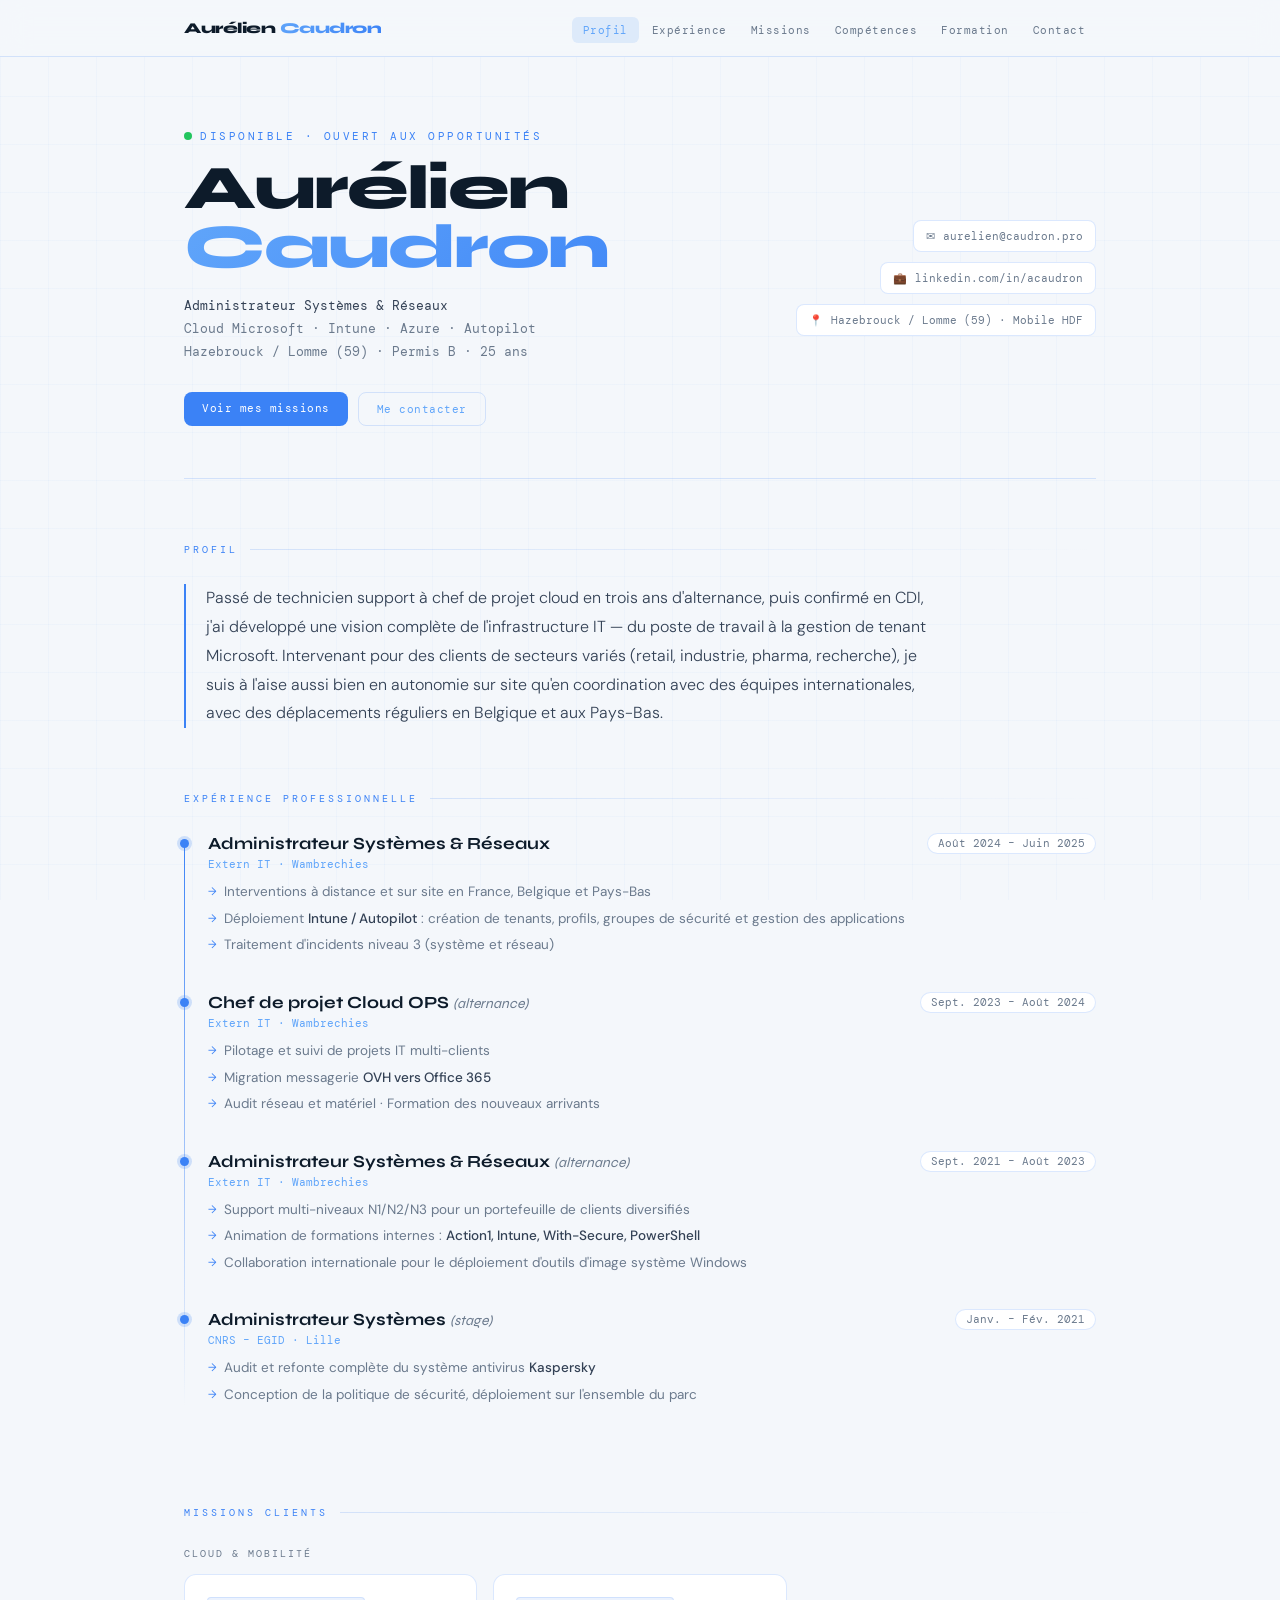
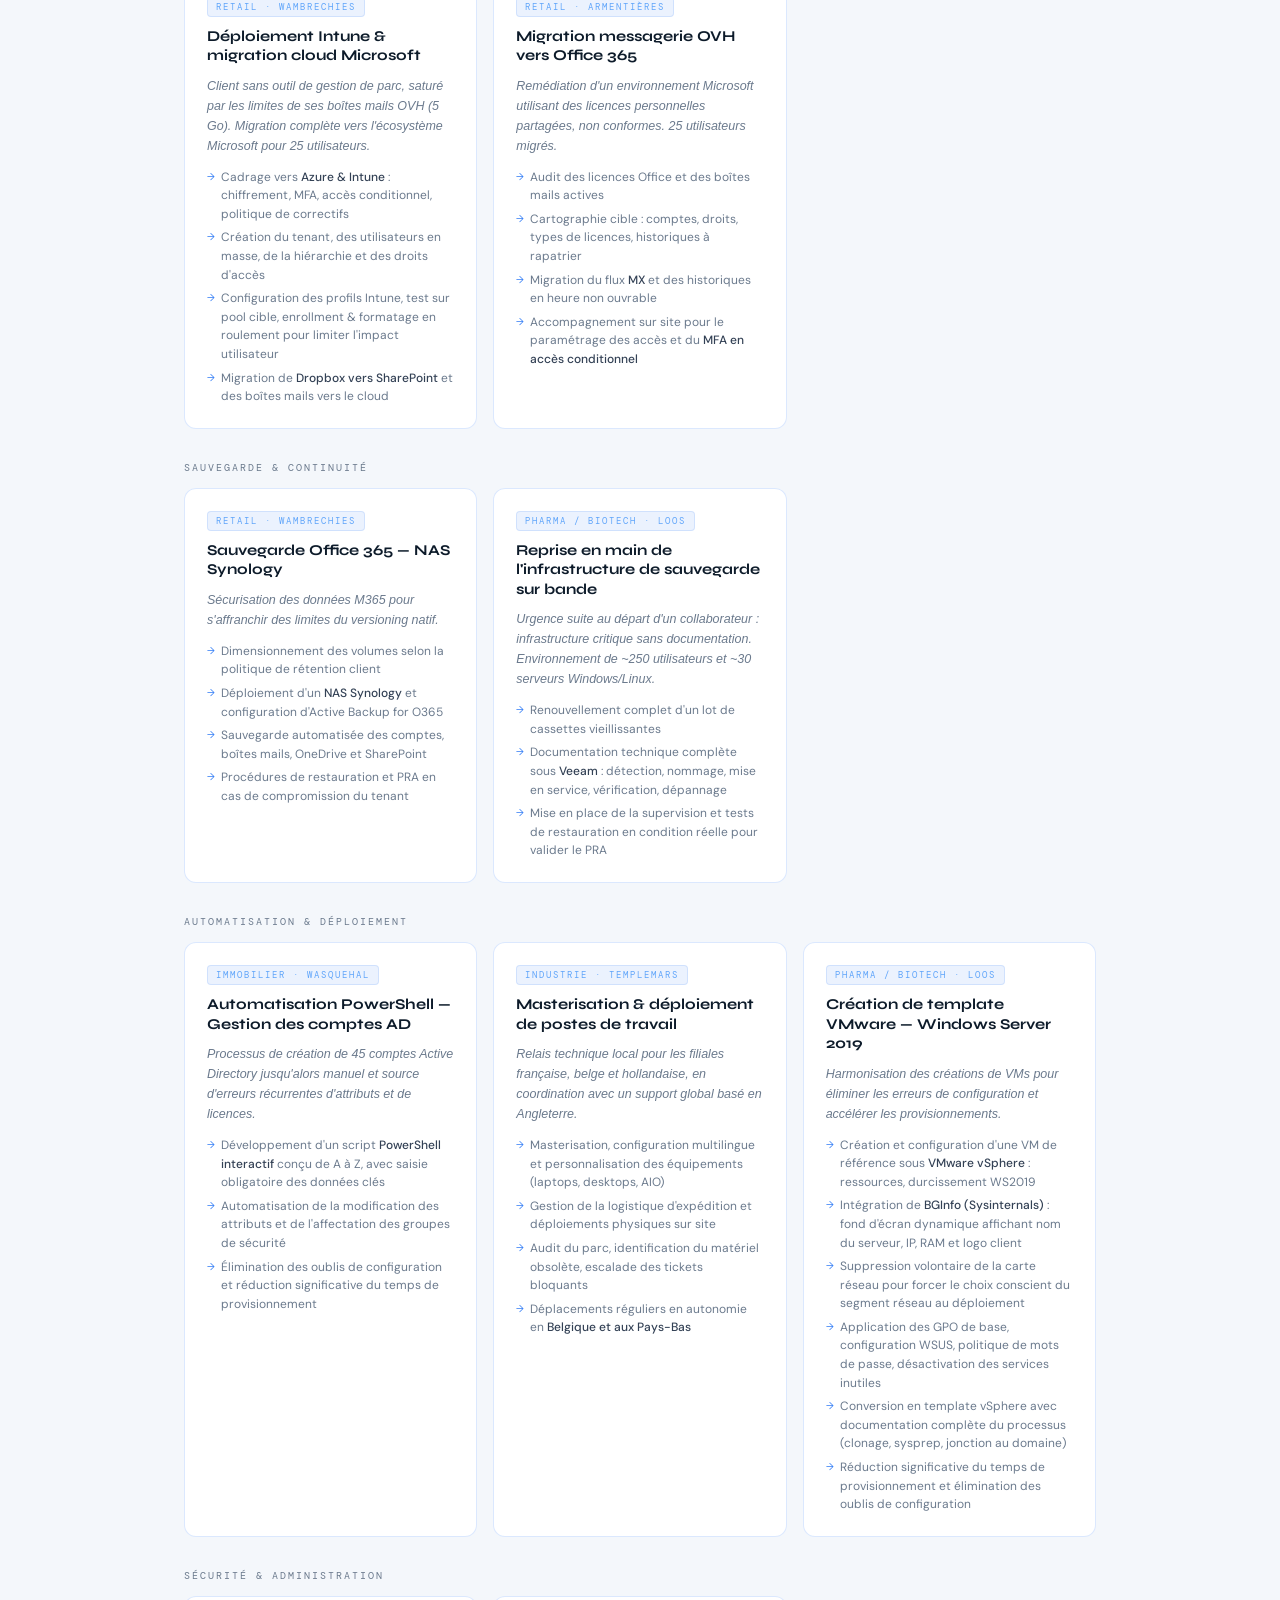
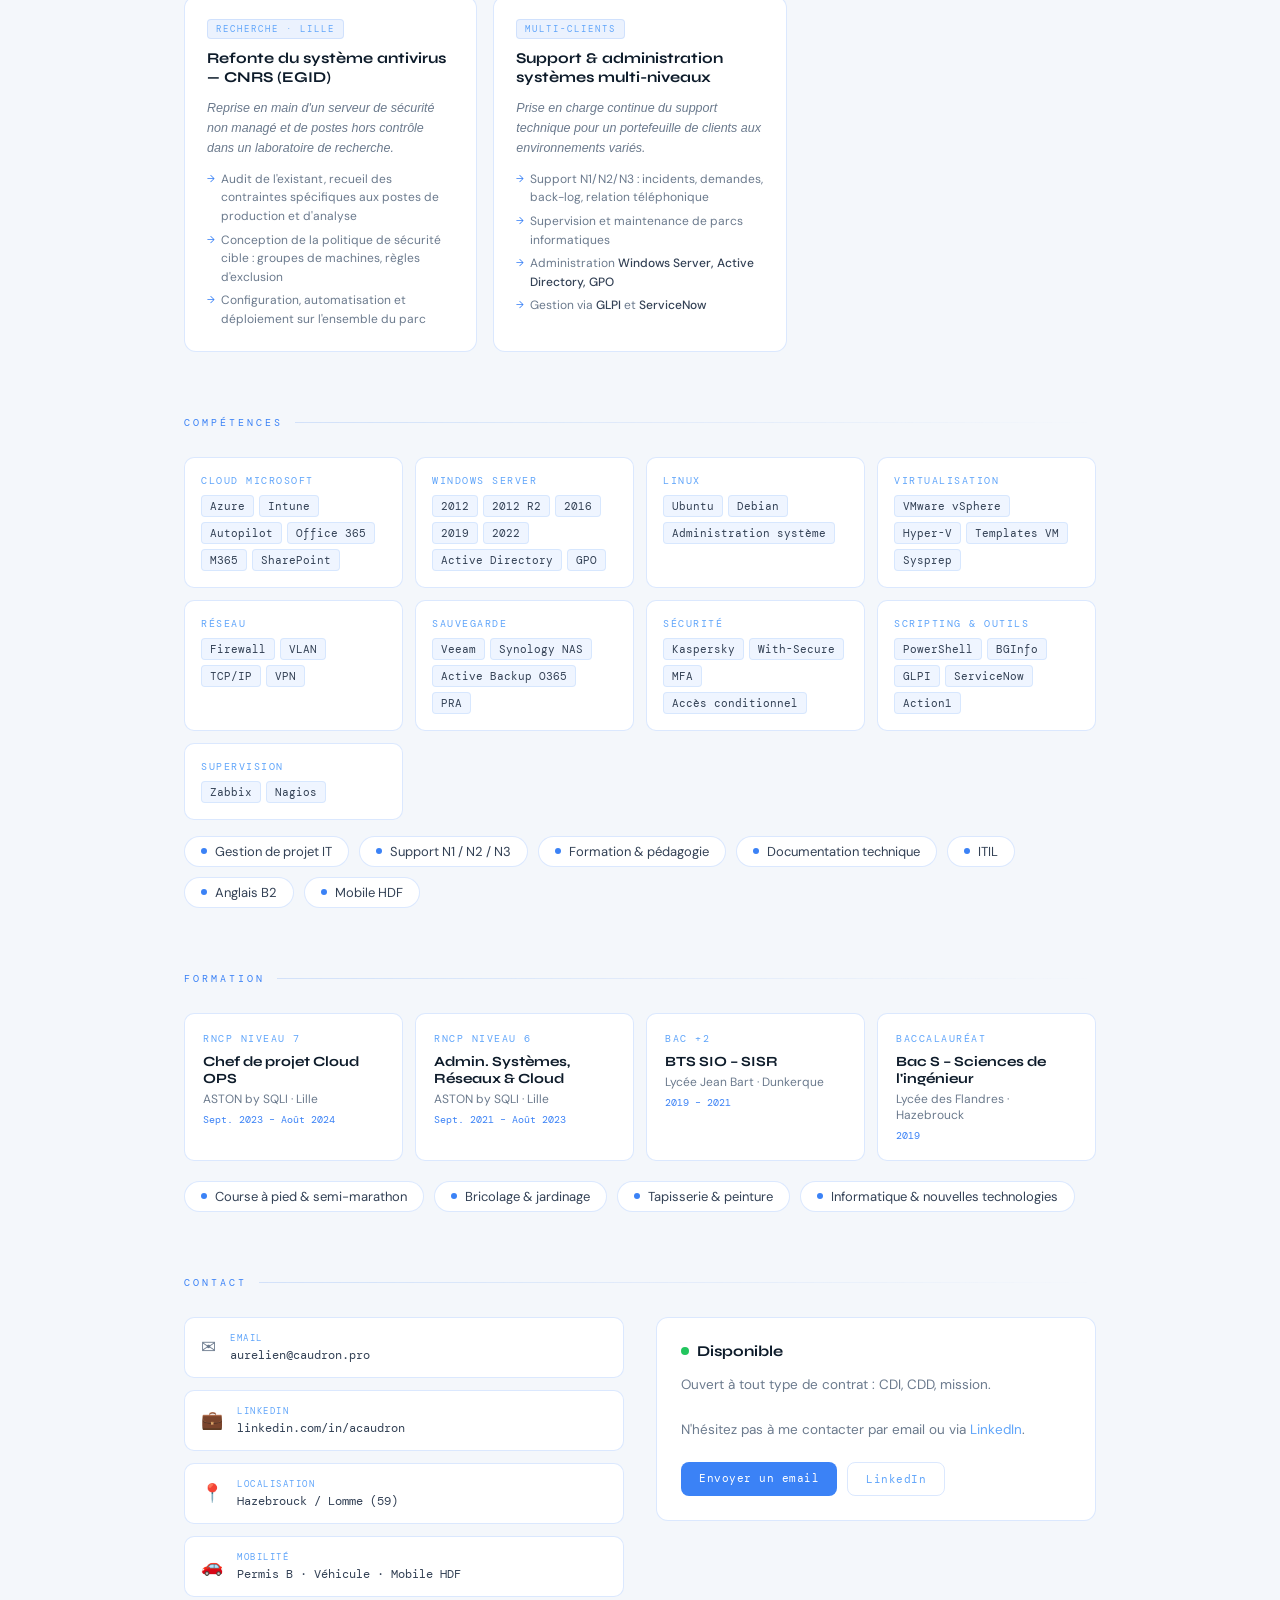
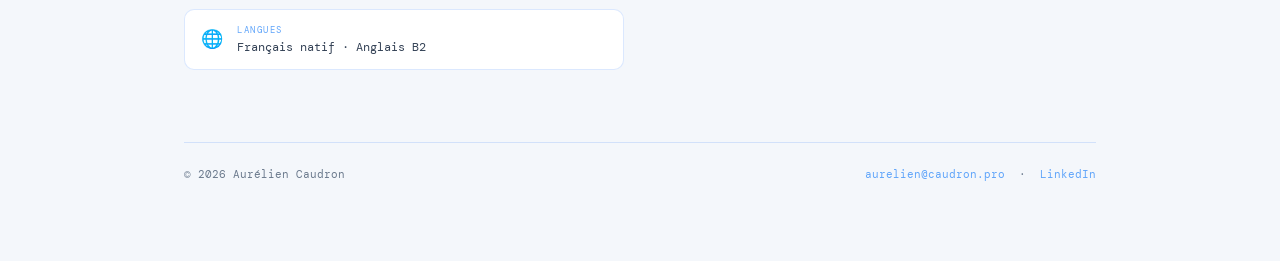
==== commit a829b78e: "page unique" ====
--- a/index.html
+++ b/index.html
@@ -1,35 +1,377 @@
 <!DOCTYPE html>
 <html lang="fr">
 <head>
-  <meta charset="UTF-8" /><meta name="viewport" content="width=device-width, initial-scale=1.0" />
-  <title>Aurélien Caudron — Portfolio</title>
+  <meta charset="UTF-8" />
+  <meta name="viewport" content="width=device-width, initial-scale=1.0" />
+  <title>Aurélien Caudron — Administrateur Systèmes &amp; Réseaux</title>
+
+  <!-- Favicon inline SVG encodé en base64 : initiales "AC" sur fond bleu -->
+  <link rel="icon" type="image/svg+xml" href="data:image/svg+xml,%3Csvg xmlns='http://www.w3.org/2000/svg' viewBox='0 0 32 32'%3E%3Crect width='32' height='32' rx='8' fill='%233B82F6'/%3E%3Ctext x='50%25' y='50%25' dominant-baseline='central' text-anchor='middle' font-family='Arial' font-weight='bold' font-size='13' fill='white'%3EAC%3C/text%3E%3C/svg%3E" />
+
+  <!-- Google Fonts -->
   <link rel="preconnect" href="https://fonts.googleapis.com" />
   <link rel="preconnect" href="https://fonts.gstatic.com" crossorigin />
   <link href="https://fonts.googleapis.com/css2?family=Syne:wght@400;600;700;800&family=DM+Mono:ital,wght@0,300;0,400;1,300&family=DM+Sans:wght@300;400;500&display=swap" rel="stylesheet" />
-  <link rel="stylesheet" href="style.css" />
+
+  <style>
+    /* ============================================================
+       VARIABLES & RESET
+       Mode sombre par défaut, mode clair automatique selon l'OS
+    ============================================================ */
+    :root {
+      --accent:  #3B82F6;
+      --accent2: #60A5FA;
+      --bg:      #07111C;
+      --card:    #111E2C;
+      --border:  rgba(59,130,246,.18);
+      --dim:     #8899AA;
+      --soft:    #C8D8E8;
+      --white:   #F0F6FF;
+    }
+
+    /* Mode clair automatique selon préférence OS */
+    @media (prefers-color-scheme: light) {
+      :root {
+        --bg:    #F4F7FB;
+        --card:  #FFFFFF;
+        --dim:   #6B7A8D;
+        --soft:  #334155;
+        --white: #0D1B2A;
+      }
+    }
+
+    *, *::before, *::after { box-sizing: border-box; margin: 0; padding: 0; }
+    html { scroll-behavior: smooth; }
+
+    body {
+      font-family: 'DM Sans', sans-serif;
+      background: var(--bg);
+      color: var(--white);
+      min-height: 100vh;
+      overflow-x: hidden;
+      transition: background .3s, color .3s;
+    }
+
+    /* Grille de fond subtile */
+    body::after {
+      content: '';
+      position: fixed; inset: 0; z-index: 0;
+      background-image:
+        linear-gradient(rgba(59,130,246,.03) 1px, transparent 1px),
+        linear-gradient(90deg, rgba(59,130,246,.03) 1px, transparent 1px);
+      background-size: 48px 48px;
+      pointer-events: none;
+    }
+
+    /* ============================================================
+       NAVIGATION STICKY
+       Reste visible en haut, liens = ancres vers les sections
+    ============================================================ */
+    nav {
+      position: sticky; top: 0; z-index: 100;
+      background: color-mix(in srgb, var(--bg) 88%, transparent);
+      backdrop-filter: blur(14px);
+      border-bottom: 1px solid var(--border);
+      transition: background .3s;
+    }
+    .nav-inner {
+      max-width: 960px; margin: 0 auto; padding: 0 24px;
+      display: flex; align-items: center; justify-content: space-between;
+      height: 56px;
+    }
+    .nav-logo {
+      font-family: 'Syne', sans-serif;
+      font-weight: 800; font-size: 15px;
+      color: var(--white); text-decoration: none; letter-spacing: -.5px;
+      flex-shrink: 0;
+    }
+    .nav-logo span {
+      background: linear-gradient(135deg, var(--accent2), var(--accent));
+      -webkit-background-clip: text; -webkit-text-fill-color: transparent; background-clip: text;
+    }
+    .nav-links { display: flex; gap: 2px; list-style: none; }
+    .nav-links a {
+      font-family: 'DM Mono', monospace; font-size: 11px;
+      color: var(--dim); text-decoration: none;
+      padding: 6px 11px; border-radius: 6px; letter-spacing: .5px;
+      transition: color .2s, background .2s;
+    }
+    .nav-links a:hover,
+    .nav-links a.active { color: var(--accent2); background: rgba(59,130,246,.12); }
+
+    /* Burger pour mobile */
+    .nav-burger {
+      display: none; flex-direction: column; gap: 5px;
+      cursor: pointer; padding: 4px; background: none; border: none;
+    }
+    .nav-burger span { display: block; width: 22px; height: 2px; background: var(--dim); border-radius: 2px; transition: .3s; }
+
+    /* ============================================================
+       CONTENEUR PRINCIPAL
+    ============================================================ */
+    .page { position: relative; z-index: 1; max-width: 960px; margin: 0 auto; padding: 0 24px 80px; }
+
+    /* ============================================================
+       HERO — Section d'accroche principale
+    ============================================================ */
+    .hero {
+      padding: 72px 0 52px;
+      border-bottom: 1px solid var(--border);
+      display: grid; grid-template-columns: 1fr auto;
+      gap: 40px; align-items: center;
+    }
+    .hero-tag {
+      font-family: 'DM Mono', monospace; font-size: 11px;
+      letter-spacing: 2.5px; color: var(--accent); text-transform: uppercase;
+      margin-bottom: 16px; opacity: 0; animation: fadeUp .6s .1s forwards;
+    }
+    h1 {
+      font-family: 'Syne', sans-serif;
+      font-size: clamp(36px, 6.5vw, 62px); font-weight: 800;
+      line-height: .95; letter-spacing: -2px; color: var(--white);
+      opacity: 0; animation: fadeUp .6s .2s forwards;
+    }
+    h1 span {
+      display: block;
+      background: linear-gradient(135deg, var(--accent2), var(--accent));
+      -webkit-background-clip: text; -webkit-text-fill-color: transparent; background-clip: text;
+    }
+    .hero-sub {
+      font-family: 'DM Mono', monospace; font-size: 12.5px;
+      color: var(--dim); margin-top: 18px; line-height: 1.85;
+      opacity: 0; animation: fadeUp .6s .35s forwards;
+    }
+    .hero-sub strong { color: var(--soft); font-weight: 400; }
+    .hero-cta { display: flex; gap: 10px; margin-top: 28px; flex-wrap: wrap; opacity: 0; animation: fadeUp .6s .45s forwards; }
+
+    /* Infos de contact dans le hero */
+    .hero-contact { display: flex; flex-direction: column; gap: 10px; align-items: flex-end; opacity: 0; animation: fadeUp .6s .5s forwards; }
+    .contact-card-mini {
+      font-family: 'DM Mono', monospace; font-size: 11px; color: var(--dim);
+      display: flex; align-items: center; gap: 8px;
+      background: var(--card); border: 1px solid var(--border);
+      border-radius: 8px; padding: 8px 12px; text-decoration: none;
+      transition: border-color .2s, color .2s;
+    }
+    .contact-card-mini:hover { border-color: var(--accent); color: var(--accent2); }
+
+    /* ============================================================
+       BOUTONS
+    ============================================================ */
+    .btn {
+      font-family: 'DM Mono', monospace; font-size: 11px; letter-spacing: .5px;
+      background: var(--accent); color: #fff;
+      padding: 9px 18px; border-radius: 8px; text-decoration: none;
+      transition: background .2s, transform .15s; display: inline-block;
+    }
+    .btn:hover { background: var(--accent2); transform: translateY(-1px); }
+    .btn-ghost { background: transparent; color: var(--accent2); border: 1px solid var(--border); }
+    .btn-ghost:hover { background: rgba(59,130,246,.08); transform: translateY(-1px); }
+
+    /* ============================================================
+       SECTIONS — apparaissent au scroll
+    ============================================================ */
+    section {
+      padding: 64px 0 0;
+      opacity: 0; transform: translateY(20px);
+      transition: opacity .5s, transform .5s;
+    }
+    section.visible { opacity: 1; transform: none; }
+
+    /* Titre de section avec ligne décorative */
+    .section-label {
+      font-family: 'DM Mono', monospace; font-size: 10px; letter-spacing: 3px;
+      text-transform: uppercase; color: var(--accent);
+      margin-bottom: 28px; display: flex; align-items: center; gap: 12px;
+    }
+    .section-label::after { content: ''; flex: 1; height: 1px; background: linear-gradient(90deg, var(--border), transparent); }
+
+    /* ============================================================
+       PROFIL
+    ============================================================ */
+    .profil-text {
+      font-size: 16px; line-height: 1.8; color: var(--soft); font-weight: 300;
+      max-width: 760px; border-left: 2px solid var(--accent); padding-left: 20px;
+    }
+
+    /* ============================================================
+       TIMELINE — Expériences professionnelles
+    ============================================================ */
+    .timeline { position: relative; padding-left: 24px; }
+    /* Ligne verticale */
+    .timeline::before {
+      content: ''; position: absolute;
+      left: 0; top: 8px; bottom: 0; width: 1px;
+      background: linear-gradient(180deg, var(--accent), transparent);
+    }
+    .tl-item { position: relative; margin-bottom: 36px; }
+    /* Point sur la timeline */
+    .tl-item::before {
+      content: ''; position: absolute;
+      left: -28px; top: 6px; width: 9px; height: 9px;
+      border-radius: 50%; background: var(--accent);
+      box-shadow: 0 0 0 3px rgba(59,130,246,.2);
+    }
+    .tl-header { display: flex; justify-content: space-between; align-items: flex-start; gap: 12px; flex-wrap: wrap; margin-bottom: 6px; }
+    .tl-title { font-family: 'Syne', sans-serif; font-size: 17px; font-weight: 700; color: var(--white); }
+    .tl-company { font-family: 'DM Mono', monospace; font-size: 11px; color: var(--accent2); margin-top: 3px; }
+    .tl-date { font-family: 'DM Mono', monospace; font-size: 10.5px; color: var(--dim); white-space: nowrap; background: var(--card); border: 1px solid var(--border); padding: 3px 10px; border-radius: 20px; flex-shrink: 0; }
+    .tl-bullets { list-style: none; margin-top: 10px; display: flex; flex-direction: column; gap: 5px; }
+    .tl-bullets li { font-size: 13.5px; color: var(--dim); padding-left: 16px; position: relative; line-height: 1.6; }
+    .tl-bullets li::before { content: '→'; position: absolute; left: 0; color: var(--accent); font-size: 11px; top: 2px; }
+    .tl-bullets li strong { color: var(--soft); font-weight: 500; }
+
+    /* ============================================================
+       MISSIONS — Cartes par thématique
+    ============================================================ */
+    .missions-grid { display: grid; grid-template-columns: repeat(auto-fill, minmax(290px, 1fr)); gap: 16px; }
+    .mission-card {
+      background: var(--card); border: 1px solid var(--border);
+      border-radius: 12px; padding: 22px;
+      transition: border-color .2s, transform .2s;
+      display: flex; flex-direction: column; gap: 10px;
+    }
+    .mission-card:hover { border-color: var(--accent); transform: translateY(-2px); }
+    /* Badge secteur */
+    .mission-sector {
+      font-family: 'DM Mono', monospace; font-size: 9px; letter-spacing: 2px;
+      text-transform: uppercase; color: var(--accent2);
+      background: rgba(59,130,246,.1); border: 1px solid rgba(59,130,246,.15);
+      padding: 3px 8px; border-radius: 4px; display: inline-block; width: fit-content;
+    }
+    .mission-title { font-family: 'Syne', sans-serif; font-weight: 700; font-size: 15px; color: var(--white); line-height: 1.3; }
+    .mission-context { font-size: 12.5px; color: var(--dim); line-height: 1.6; font-style: italic; }
+    .mission-bullets { list-style: none; display: flex; flex-direction: column; gap: 5px; margin-top: 2px; }
+    .mission-bullets li { font-size: 12px; color: var(--dim); padding-left: 14px; position: relative; line-height: 1.55; }
+    .mission-bullets li::before { content: '→'; position: absolute; left: 0; color: var(--accent); font-size: 10px; top: 1px; }
+    .mission-bullets li strong { color: var(--soft); font-weight: 500; }
+
+    /* ============================================================
+       COMPÉTENCES — Grilles de tags
+    ============================================================ */
+    .skills-grid { display: grid; grid-template-columns: repeat(auto-fill, minmax(200px, 1fr)); gap: 12px; }
+    .skill-card { background: var(--card); border: 1px solid var(--border); border-radius: 10px; padding: 16px; transition: border-color .2s, transform .2s; }
+    .skill-card:hover { border-color: var(--accent); transform: translateY(-2px); }
+    .skill-card-label { font-family: 'DM Mono', monospace; font-size: 10px; color: var(--accent2); letter-spacing: 1.5px; text-transform: uppercase; margin-bottom: 8px; }
+    .skill-tags { display: flex; flex-wrap: wrap; gap: 5px; }
+    .tag { font-size: 11px; font-family: 'DM Mono', monospace; background: rgba(59,130,246,.08); color: var(--soft); padding: 3px 8px; border-radius: 4px; border: 1px solid rgba(59,130,246,.13); }
+
+    /* ============================================================
+       FORMATION
+    ============================================================ */
+    .edu-grid { display: grid; grid-template-columns: repeat(auto-fill, minmax(200px, 1fr)); gap: 12px; }
+    .edu-card { background: var(--card); border: 1px solid var(--border); border-radius: 10px; padding: 18px; transition: border-color .2s, transform .2s; }
+    .edu-card:hover { border-color: var(--accent); transform: translateY(-2px); }
+    .edu-level { font-family: 'DM Mono', monospace; font-size: 10px; color: var(--accent2); letter-spacing: 1.5px; text-transform: uppercase; margin-bottom: 8px; }
+    .edu-title { font-family: 'Syne', sans-serif; font-weight: 700; font-size: 14px; color: var(--white); margin-bottom: 4px; }
+    .edu-school { font-size: 12px; color: var(--dim); margin-bottom: 6px; }
+    .edu-date { font-family: 'DM Mono', monospace; font-size: 10px; color: var(--accent); }
+
+    /* ============================================================
+       CHIPS — Centres d'intérêts & soft skills
+    ============================================================ */
+    .chips { display: flex; flex-wrap: wrap; gap: 10px; }
+    .chip { font-size: 13px; color: var(--soft); background: var(--card); border: 1px solid var(--border); border-radius: 99px; padding: 6px 16px; display: flex; align-items: center; gap: 8px; transition: border-color .2s; }
+    .chip:hover { border-color: var(--accent2); }
+    .chip-dot { width: 6px; height: 6px; border-radius: 50%; background: var(--accent); flex-shrink: 0; }
+
+    /* ============================================================
+       CONTACT
+    ============================================================ */
+    .contact-grid { display: grid; grid-template-columns: 1fr 1fr; gap: 32px; }
+    .contact-info { display: flex; flex-direction: column; gap: 12px; }
+    .contact-item { font-family: 'DM Mono', monospace; font-size: 12px; color: var(--dim); display: flex; align-items: center; gap: 14px; background: var(--card); border: 1px solid var(--border); border-radius: 10px; padding: 14px 16px; text-decoration: none; transition: border-color .2s, color .2s; }
+    .contact-item:hover { border-color: var(--accent); color: var(--accent2); }
+    .contact-icon { font-size: 18px; flex-shrink: 0; }
+    .contact-label { font-size: 9px; color: var(--accent2); letter-spacing: 1.5px; text-transform: uppercase; margin-bottom: 3px; }
+    .contact-val { color: var(--soft); font-size: 12px; }
+    .avail-card { background: var(--card); border: 1px solid var(--border); border-radius: 12px; padding: 24px; }
+    .avail-header { display: flex; align-items: center; font-family: 'Syne', sans-serif; font-weight: 700; font-size: 15px; color: var(--white); margin-bottom: 14px; }
+    .avail-text { font-size: 13.5px; color: var(--dim); line-height: 1.7; }
+
+    /* Point vert animé "disponible" */
+    .status-dot {
+      display: inline-block; width: 8px; height: 8px;
+      background: #22c55e; border-radius: 50%; margin-right: 8px;
+      box-shadow: 0 0 0 0 rgba(34,197,94,.4);
+      animation: pulse 2s infinite;
+    }
+
+    /* ============================================================
+       FOOTER
+    ============================================================ */
+    footer {
+      margin-top: 72px; padding-top: 24px;
+      border-top: 1px solid var(--border);
+      display: flex; justify-content: space-between; align-items: center;
+      flex-wrap: wrap; gap: 12px;
+      font-family: 'DM Mono', monospace; font-size: 11px; color: var(--dim);
+    }
+    footer a { color: var(--accent2); text-decoration: none; }
+
+    /* ============================================================
+       ANIMATIONS
+    ============================================================ */
+    @keyframes fadeUp {
+      from { opacity: 0; transform: translateY(16px); }
+      to   { opacity: 1; transform: none; }
+    }
+    @keyframes pulse {
+      0%   { box-shadow: 0 0 0 0   rgba(34,197,94,.4); }
+      70%  { box-shadow: 0 0 0 8px rgba(34,197,94,0);  }
+      100% { box-shadow: 0 0 0 0   rgba(34,197,94,0);  }
+    }
+
+    /* ============================================================
+       RESPONSIVE MOBILE
+    ============================================================ */
+    @media (max-width: 680px) {
+      /* Menu burger sur mobile */
+      .nav-links {
+        display: none; flex-direction: column;
+        position: absolute; top: 56px; left: 0; right: 0;
+        background: var(--bg); border-bottom: 1px solid var(--border);
+        padding: 12px 24px; z-index: 99;
+      }
+      .nav-links.open { display: flex; }
+      .nav-burger { display: flex; }
+      /* Hero en colonne sur mobile */
+      .hero { grid-template-columns: 1fr; }
+      .hero-contact { align-items: flex-start; }
+      h1 { font-size: 40px; letter-spacing: -1px; }
+      .contact-grid { grid-template-columns: 1fr; }
+      .missions-grid { grid-template-columns: 1fr; }
+    }
+  </style>
 </head>
 <body>
+
+<!-- ============================================================
+     NAVIGATION — ancres vers chaque section de la page
+============================================================ -->
 <nav>
   <div class="nav-inner">
-    <a href="index.html" class="nav-logo">Aurélien <span>Caudron</span></a>
-    <div class="nav-right">
-      <ul class="nav-links">
-        <li><a href="index.html" class="active">Accueil</a></li>
-        <li><a href="experience.html">Expérience</a></li>
-        <li><a href="missions.html">Missions</a></li>
-        <li><a href="competences.html">Compétences</a></li>
-        <li><a href="formation.html">Formation</a></li>
-        <li><a href="contact.html">Contact</a></li>
-      </ul>
-      <button class="theme-toggle" onclick="toggleTheme()">☀️</button>
-      <button class="nav-burger" onclick="document.querySelector('.nav-links').classList.toggle('open')">
-        <span></span><span></span><span></span>
-      </button>
-    </div>
+    <a href="#accueil" class="nav-logo">Aurélien <span>Caudron</span></a>
+    <ul class="nav-links" id="navLinks">
+      <li><a href="#profil">Profil</a></li>
+      <li><a href="#experience">Expérience</a></li>
+      <li><a href="#missions">Missions</a></li>
+      <li><a href="#competences">Compétences</a></li>
+      <li><a href="#formation">Formation</a></li>
+      <li><a href="#contact">Contact</a></li>
+    </ul>
+    <button class="nav-burger" aria-label="Menu" onclick="document.getElementById('navLinks').classList.toggle('open')">
+      <span></span><span></span><span></span>
+    </button>
   </div>
 </nav>
+
 <div class="page">
-  <header class="hero">
+
+  <!-- ============================================================
+       HERO
+  ============================================================ -->
+  <header id="accueil" class="hero">
     <div>
       <p class="hero-tag"><span class="status-dot"></span>Disponible · Ouvert aux opportunités</p>
       <h1>Aurélien<br><span>Caudron</span></h1>
@@ -39,81 +381,476 @@
         Hazebrouck / Lomme (59) · Permis B · 25 ans
       </p>
       <div class="hero-cta">
-        <a href="missions.html" class="btn">Voir mes missions</a>
-        <a href="contact.html" class="btn btn-ghost">Me contacter</a>
+        <a href="#missions" class="btn">Voir mes missions</a>
+        <a href="#contact" class="btn btn-ghost">Me contacter</a>
       </div>
     </div>
     <div class="hero-contact">
       <a class="contact-card-mini" href="mailto:aurelien@caudron.pro">
         <span>✉</span><span>aurelien@caudron.pro</span>
       </a>
+      <a class="contact-card-mini" href="https://www.linkedin.com/in/acaudron" target="_blank" rel="noopener">
+        <span>💼</span><span>linkedin.com/in/acaudron</span>
+      </a>
       <div class="contact-card-mini">
-        <span>📍</span><span>Hazebrouck / Lomme (59)</span>
-      </div>
-      <div class="contact-card-mini">
-        <span>⚑</span><span>Anglais B2 · Mobile FR &amp; intl</span>
+        <span>📍</span><span>Hazebrouck / Lomme (59) · Mobile HDF</span>
       </div>
     </div>
   </header>
 
-  <section>
+  <!-- ============================================================
+       PROFIL
+  ============================================================ -->
+  <section id="profil">
     <p class="section-label">Profil</p>
     <p class="profil-text">
       Passé de technicien support à chef de projet cloud en trois ans d'alternance, puis confirmé en CDI,
       j'ai développé une vision complète de l'infrastructure IT — du poste de travail à la gestion de tenant Microsoft.
       Intervenant pour des clients de secteurs variés (retail, industrie, pharma, recherche),
-      je suis à l'aise aussi bien en autonomie sur site qu'en coordination avec des équipes internationales.
+      je suis à l'aise aussi bien en autonomie sur site qu'en coordination avec des équipes internationales,
+      avec des déplacements réguliers en Belgique et aux Pays-Bas.
     </p>
   </section>
 
-  <section>
-    <p class="section-label">Explorer</p>
-    <div class="quick-grid">
-      <a href="experience.html" class="quick-card">
-        <div class="quick-icon">💼</div>
-        <div class="quick-title">Expérience</div>
-        <div class="quick-sub">Extern IT · CNRS<br>Sept. 2021 – Juin 2025</div>
-      </a>
-      <a href="missions.html" class="quick-card">
-        <div class="quick-icon">🎯</div>
-        <div class="quick-title">Missions</div>
-        <div class="quick-sub">Intune · Cloud · Backup<br>PowerShell · Déploiement</div>
-      </a>
-      <a href="competences.html" class="quick-card">
-        <div class="quick-icon">⚙️</div>
-        <div class="quick-title">Compétences</div>
-        <div class="quick-sub">Cloud · Systèmes<br>Réseau · Sécurité</div>
-      </a>
-      <a href="formation.html" class="quick-card">
-        <div class="quick-icon">🎓</div>
-        <div class="quick-title">Formation</div>
-        <div class="quick-sub">RNCP Niv. 7<br>BTS SIO · Bac S</div>
-      </a>
+  <!-- ============================================================
+       EXPÉRIENCE PROFESSIONNELLE
+  ============================================================ -->
+  <section id="experience">
+    <p class="section-label">Expérience professionnelle</p>
+    <div class="timeline">
+
+      <!-- Poste 1 -->
+      <div class="tl-item">
+        <div class="tl-header">
+          <div>
+            <div class="tl-title">Administrateur Systèmes &amp; Réseaux</div>
+            <div class="tl-company">Extern IT · Wambrechies</div>
+          </div>
+          <span class="tl-date">Août 2024 – Juin 2025</span>
+        </div>
+        <ul class="tl-bullets">
+          <li>Interventions à distance et sur site en France, Belgique et Pays-Bas</li>
+          <li>Déploiement <strong>Intune / Autopilot</strong> : création de tenants, profils, groupes de sécurité et gestion des applications</li>
+          <li>Traitement d'incidents niveau 3 (système et réseau)</li>
+        </ul>
+      </div>
+
+      <!-- Poste 2 -->
+      <div class="tl-item">
+        <div class="tl-header">
+          <div>
+            <div class="tl-title">Chef de projet Cloud OPS <em style="font-weight:300;font-size:14px;color:var(--dim)">(alternance)</em></div>
+            <div class="tl-company">Extern IT · Wambrechies</div>
+          </div>
+          <span class="tl-date">Sept. 2023 – Août 2024</span>
+        </div>
+        <ul class="tl-bullets">
+          <li>Pilotage et suivi de projets IT multi-clients</li>
+          <li>Migration messagerie <strong>OVH vers Office 365</strong></li>
+          <li>Audit réseau et matériel · Formation des nouveaux arrivants</li>
+        </ul>
+      </div>
+
+      <!-- Poste 3 -->
+      <div class="tl-item">
+        <div class="tl-header">
+          <div>
+            <div class="tl-title">Administrateur Systèmes &amp; Réseaux <em style="font-weight:300;font-size:14px;color:var(--dim)">(alternance)</em></div>
+            <div class="tl-company">Extern IT · Wambrechies</div>
+          </div>
+          <span class="tl-date">Sept. 2021 – Août 2023</span>
+        </div>
+        <ul class="tl-bullets">
+          <li>Support multi-niveaux N1/N2/N3 pour un portefeuille de clients diversifiés</li>
+          <li>Animation de formations internes : <strong>Action1, Intune, With-Secure, PowerShell</strong></li>
+          <li>Collaboration internationale pour le déploiement d'outils d'image système Windows</li>
+        </ul>
+      </div>
+
+      <!-- Poste 4 -->
+      <div class="tl-item">
+        <div class="tl-header">
+          <div>
+            <div class="tl-title">Administrateur Systèmes <em style="font-weight:300;font-size:14px;color:var(--dim)">(stage)</em></div>
+            <div class="tl-company">CNRS – EGID · Lille</div>
+          </div>
+          <span class="tl-date">Janv. – Fév. 2021</span>
+        </div>
+        <ul class="tl-bullets">
+          <li>Audit et refonte complète du système antivirus <strong>Kaspersky</strong></li>
+          <li>Conception de la politique de sécurité, déploiement sur l'ensemble du parc</li>
+        </ul>
+      </div>
+
     </div>
   </section>
 
+  <!-- ============================================================
+       MISSIONS CLIENTS
+  ============================================================ -->
+  <section id="missions">
+    <p class="section-label">Missions clients</p>
+
+    <!-- Cloud & Mobilité -->
+    <p style="font-family:'DM Mono',monospace;font-size:10px;color:var(--dim);letter-spacing:2px;text-transform:uppercase;margin-bottom:14px;">Cloud &amp; Mobilité</p>
+    <div class="missions-grid" style="margin-bottom:32px;">
+
+      <div class="mission-card">
+        <span class="mission-sector">Retail · Wambrechies</span>
+        <div class="mission-title">Déploiement Intune &amp; migration cloud Microsoft</div>
+        <div class="mission-context">Client sans outil de gestion de parc, saturé par les limites de ses boîtes mails OVH (5 Go). Migration complète vers l'écosystème Microsoft pour 25 utilisateurs.</div>
+        <ul class="mission-bullets">
+          <li>Cadrage vers <strong>Azure &amp; Intune</strong> : chiffrement, MFA, accès conditionnel, politique de correctifs</li>
+          <li>Création du tenant, des utilisateurs en masse, de la hiérarchie et des droits d'accès</li>
+          <li>Configuration des profils Intune, test sur pool cible, enrollment &amp; formatage en roulement pour limiter l'impact utilisateur</li>
+          <li>Migration de <strong>Dropbox vers SharePoint</strong> et des boîtes mails vers le cloud</li>
+        </ul>
+      </div>
+
+      <div class="mission-card">
+        <span class="mission-sector">Retail · Armentières</span>
+        <div class="mission-title">Migration messagerie OVH vers Office 365</div>
+        <div class="mission-context">Remédiation d'un environnement Microsoft utilisant des licences personnelles partagées, non conformes. 25 utilisateurs migrés.</div>
+        <ul class="mission-bullets">
+          <li>Audit des licences Office et des boîtes mails actives</li>
+          <li>Cartographie cible : comptes, droits, types de licences, historiques à rapatrier</li>
+          <li>Migration du flux <strong>MX</strong> et des historiques en heure non ouvrable</li>
+          <li>Accompagnement sur site pour le paramétrage des accès et du <strong>MFA en accès conditionnel</strong></li>
+        </ul>
+      </div>
+
+    </div>
+
+    <!-- Sauvegarde & Continuité -->
+    <p style="font-family:'DM Mono',monospace;font-size:10px;color:var(--dim);letter-spacing:2px;text-transform:uppercase;margin-bottom:14px;">Sauvegarde &amp; Continuité</p>
+    <div class="missions-grid" style="margin-bottom:32px;">
+
+      <div class="mission-card">
+        <span class="mission-sector">Retail · Wambrechies</span>
+        <div class="mission-title">Sauvegarde Office 365 — NAS Synology</div>
+        <div class="mission-context">Sécurisation des données M365 pour s'affranchir des limites du versioning natif.</div>
+        <ul class="mission-bullets">
+          <li>Dimensionnement des volumes selon la politique de rétention client</li>
+          <li>Déploiement d'un <strong>NAS Synology</strong> et configuration d'Active Backup for O365</li>
+          <li>Sauvegarde automatisée des comptes, boîtes mails, OneDrive et SharePoint</li>
+          <li>Procédures de restauration et PRA en cas de compromission du tenant</li>
+        </ul>
+      </div>
+
+      <div class="mission-card">
+        <span class="mission-sector">Pharma / Biotech · Loos</span>
+        <div class="mission-title">Reprise en main de l'infrastructure de sauvegarde sur bande</div>
+        <div class="mission-context">Urgence suite au départ d'un collaborateur : infrastructure critique sans documentation. Environnement de ~250 utilisateurs et ~30 serveurs Windows/Linux.</div>
+        <ul class="mission-bullets">
+          <li>Renouvellement complet d'un lot de cassettes vieillissantes</li>
+          <li>Documentation technique complète sous <strong>Veeam</strong> : détection, nommage, mise en service, vérification, dépannage</li>
+          <li>Mise en place de la supervision et tests de restauration en condition réelle pour valider le PRA</li>
+        </ul>
+      </div>
+
+    </div>
+
+    <!-- Automatisation & Déploiement -->
+    <p style="font-family:'DM Mono',monospace;font-size:10px;color:var(--dim);letter-spacing:2px;text-transform:uppercase;margin-bottom:14px;">Automatisation &amp; Déploiement</p>
+    <div class="missions-grid" style="margin-bottom:32px;">
+
+      <div class="mission-card">
+        <span class="mission-sector">Immobilier · Wasquehal</span>
+        <div class="mission-title">Automatisation PowerShell — Gestion des comptes AD</div>
+        <div class="mission-context">Processus de création de 45 comptes Active Directory jusqu'alors manuel et source d'erreurs récurrentes d'attributs et de licences.</div>
+        <ul class="mission-bullets">
+          <li>Développement d'un script <strong>PowerShell interactif</strong> conçu de A à Z, avec saisie obligatoire des données clés</li>
+          <li>Automatisation de la modification des attributs et de l'affectation des groupes de sécurité</li>
+          <li>Élimination des oublis de configuration et réduction significative du temps de provisionnement</li>
+        </ul>
+      </div>
+
+      <div class="mission-card">
+        <span class="mission-sector">Industrie · Templemars</span>
+        <div class="mission-title">Masterisation &amp; déploiement de postes de travail</div>
+        <div class="mission-context">Relais technique local pour les filiales française, belge et hollandaise, en coordination avec un support global basé en Angleterre.</div>
+        <ul class="mission-bullets">
+          <li>Masterisation, configuration multilingue et personnalisation des équipements (laptops, desktops, AIO)</li>
+          <li>Gestion de la logistique d'expédition et déploiements physiques sur site</li>
+          <li>Audit du parc, identification du matériel obsolète, escalade des tickets bloquants</li>
+          <li>Déplacements réguliers en autonomie en <strong>Belgique et aux Pays-Bas</strong></li>
+        </ul>
+      </div>
+
+      <div class="mission-card">
+        <span class="mission-sector">Pharma / Biotech · Loos</span>
+        <div class="mission-title">Création de template VMware — Windows Server 2019</div>
+        <div class="mission-context">Harmonisation des créations de VMs pour éliminer les erreurs de configuration et accélérer les provisionnements.</div>
+        <ul class="mission-bullets">
+          <li>Création et configuration d'une VM de référence sous <strong>VMware vSphere</strong> : ressources, durcissement WS2019</li>
+          <li>Intégration de <strong>BGInfo (Sysinternals)</strong> : fond d'écran dynamique affichant nom du serveur, IP, RAM et logo client</li>
+          <li>Suppression volontaire de la carte réseau pour forcer le choix conscient du segment réseau au déploiement</li>
+          <li>Application des GPO de base, configuration WSUS, politique de mots de passe, désactivation des services inutiles</li>
+          <li>Conversion en template vSphere avec documentation complète du processus (clonage, sysprep, jonction au domaine)</li>
+          <li>Réduction significative du temps de provisionnement et élimination des oublis de configuration</li>
+        </ul>
+      </div>
+
+    </div>
+
+    <!-- Sécurité -->
+    <p style="font-family:'DM Mono',monospace;font-size:10px;color:var(--dim);letter-spacing:2px;text-transform:uppercase;margin-bottom:14px;">Sécurité &amp; Administration</p>
+    <div class="missions-grid">
+
+      <div class="mission-card">
+        <span class="mission-sector">Recherche · Lille</span>
+        <div class="mission-title">Refonte du système antivirus — CNRS (EGID)</div>
+        <div class="mission-context">Reprise en main d'un serveur de sécurité non managé et de postes hors contrôle dans un laboratoire de recherche.</div>
+        <ul class="mission-bullets">
+          <li>Audit de l'existant, recueil des contraintes spécifiques aux postes de production et d'analyse</li>
+          <li>Conception de la politique de sécurité cible : groupes de machines, règles d'exclusion</li>
+          <li>Configuration, automatisation et déploiement sur l'ensemble du parc</li>
+        </ul>
+      </div>
+
+      <div class="mission-card">
+        <span class="mission-sector">Multi-clients</span>
+        <div class="mission-title">Support &amp; administration systèmes multi-niveaux</div>
+        <div class="mission-context">Prise en charge continue du support technique pour un portefeuille de clients aux environnements variés.</div>
+        <ul class="mission-bullets">
+          <li>Support N1/N2/N3 : incidents, demandes, back-log, relation téléphonique</li>
+          <li>Supervision et maintenance de parcs informatiques</li>
+          <li>Administration <strong>Windows Server, Active Directory, GPO</strong></li>
+          <li>Gestion via <strong>GLPI</strong> et <strong>ServiceNow</strong></li>
+        </ul>
+      </div>
+
+    </div>
+  </section>
+
+  <!-- ============================================================
+       COMPÉTENCES TECHNIQUES
+  ============================================================ -->
+  <section id="competences">
+    <p class="section-label">Compétences</p>
+    <div class="skills-grid">
+
+      <div class="skill-card">
+        <div class="skill-card-label">Cloud Microsoft</div>
+        <div class="skill-tags">
+          <span class="tag">Azure</span><span class="tag">Intune</span>
+          <span class="tag">Autopilot</span><span class="tag">Office 365</span>
+          <span class="tag">M365</span><span class="tag">SharePoint</span>
+        </div>
+      </div>
+
+      <div class="skill-card">
+        <div class="skill-card-label">Windows Server</div>
+        <div class="skill-tags">
+          <span class="tag">2012</span><span class="tag">2012 R2</span>
+          <span class="tag">2016</span><span class="tag">2019</span><span class="tag">2022</span>
+          <span class="tag">Active Directory</span><span class="tag">GPO</span>
+        </div>
+      </div>
+
+      <div class="skill-card">
+        <div class="skill-card-label">Linux</div>
+        <div class="skill-tags">
+          <span class="tag">Ubuntu</span><span class="tag">Debian</span>
+          <span class="tag">Administration système</span>
+        </div>
+      </div>
+
+      <div class="skill-card">
+        <div class="skill-card-label">Virtualisation</div>
+        <div class="skill-tags">
+          <span class="tag">VMware vSphere</span><span class="tag">Hyper-V</span>
+          <span class="tag">Templates VM</span><span class="tag">Sysprep</span>
+        </div>
+      </div>
+
+      <div class="skill-card">
+        <div class="skill-card-label">Réseau</div>
+        <div class="skill-tags">
+          <span class="tag">Firewall</span><span class="tag">VLAN</span>
+          <span class="tag">TCP/IP</span><span class="tag">VPN</span>
+        </div>
+      </div>
+
+      <div class="skill-card">
+        <div class="skill-card-label">Sauvegarde</div>
+        <div class="skill-tags">
+          <span class="tag">Veeam</span><span class="tag">Synology NAS</span>
+          <span class="tag">Active Backup O365</span><span class="tag">PRA</span>
+        </div>
+      </div>
+
+      <div class="skill-card">
+        <div class="skill-card-label">Sécurité</div>
+        <div class="skill-tags">
+          <span class="tag">Kaspersky</span><span class="tag">With-Secure</span>
+          <span class="tag">MFA</span><span class="tag">Accès conditionnel</span>
+        </div>
+      </div>
+
+      <div class="skill-card">
+        <div class="skill-card-label">Scripting &amp; Outils</div>
+        <div class="skill-tags">
+          <span class="tag">PowerShell</span><span class="tag">BGInfo</span>
+          <span class="tag">GLPI</span><span class="tag">ServiceNow</span><span class="tag">Action1</span>
+        </div>
+      </div>
+
+      <div class="skill-card">
+        <div class="skill-card-label">Supervision</div>
+        <div class="skill-tags">
+          <span class="tag">Zabbix</span><span class="tag">Nagios</span>
+        </div>
+      </div>
+
+    </div>
+
+    <!-- Soft skills -->
+    <div style="margin-top:16px;">
+      <div class="chips">
+        <div class="chip"><span class="chip-dot"></span>Gestion de projet IT</div>
+        <div class="chip"><span class="chip-dot"></span>Support N1 / N2 / N3</div>
+        <div class="chip"><span class="chip-dot"></span>Formation &amp; pédagogie</div>
+        <div class="chip"><span class="chip-dot"></span>Documentation technique</div>
+        <div class="chip"><span class="chip-dot"></span>ITIL</div>
+        <div class="chip"><span class="chip-dot"></span>Anglais B2</div>
+        <div class="chip"><span class="chip-dot"></span>Mobile HDF</div>
+      </div>
+    </div>
+  </section>
+
+  <!-- ============================================================
+       FORMATION
+  ============================================================ -->
+  <section id="formation">
+    <p class="section-label">Formation</p>
+    <div class="edu-grid">
+      <div class="edu-card">
+        <div class="edu-level">RNCP Niveau 7</div>
+        <div class="edu-title">Chef de projet Cloud OPS</div>
+        <div class="edu-school">ASTON by SQLI · Lille</div>
+        <div class="edu-date">Sept. 2023 – Août 2024</div>
+      </div>
+      <div class="edu-card">
+        <div class="edu-level">RNCP Niveau 6</div>
+        <div class="edu-title">Admin. Systèmes, Réseaux &amp; Cloud</div>
+        <div class="edu-school">ASTON by SQLI · Lille</div>
+        <div class="edu-date">Sept. 2021 – Août 2023</div>
+      </div>
+      <div class="edu-card">
+        <div class="edu-level">Bac +2</div>
+        <div class="edu-title">BTS SIO – SISR</div>
+        <div class="edu-school">Lycée Jean Bart · Dunkerque</div>
+        <div class="edu-date">2019 – 2021</div>
+      </div>
+      <div class="edu-card">
+        <div class="edu-level">Baccalauréat</div>
+        <div class="edu-title">Bac S – Sciences de l'ingénieur</div>
+        <div class="edu-school">Lycée des Flandres · Hazebrouck</div>
+        <div class="edu-date">2019</div>
+      </div>
+    </div>
+
+    <div style="margin-top:20px;">
+      <div class="chips">
+        <div class="chip"><span class="chip-dot"></span>Course à pied &amp; semi-marathon</div>
+        <div class="chip"><span class="chip-dot"></span>Bricolage &amp; jardinage</div>
+        <div class="chip"><span class="chip-dot"></span>Tapisserie &amp; peinture</div>
+        <div class="chip"><span class="chip-dot"></span>Informatique &amp; nouvelles technologies</div>
+      </div>
+    </div>
+  </section>
+
+  <!-- ============================================================
+       CONTACT
+  ============================================================ -->
+  <section id="contact">
+    <p class="section-label">Contact</p>
+    <div class="contact-grid">
+
+      <div class="contact-info">
+        <a class="contact-item" href="mailto:aurelien@caudron.pro">
+          <span class="contact-icon">✉</span>
+          <div><div class="contact-label">Email</div><div class="contact-val">aurelien@caudron.pro</div></div>
+        </a>
+        <a class="contact-item" href="https://www.linkedin.com/in/acaudron" target="_blank" rel="noopener">
+          <span class="contact-icon">💼</span>
+          <div><div class="contact-label">LinkedIn</div><div class="contact-val">linkedin.com/in/acaudron</div></div>
+        </a>
+        <div class="contact-item">
+          <span class="contact-icon">📍</span>
+          <div><div class="contact-label">Localisation</div><div class="contact-val">Hazebrouck / Lomme (59)</div></div>
+        </div>
+        <div class="contact-item">
+          <span class="contact-icon">🚗</span>
+          <div><div class="contact-label">Mobilité</div><div class="contact-val">Permis B · Véhicule · Mobile HDF</div></div>
+        </div>
+        <div class="contact-item">
+          <span class="contact-icon">🌐</span>
+          <div><div class="contact-label">Langues</div><div class="contact-val">Français natif · Anglais B2</div></div>
+        </div>
+      </div>
+
+      <div>
+        <div class="avail-card">
+          <div class="avail-header"><span class="status-dot"></span>Disponible</div>
+          <p class="avail-text">
+            Ouvert à tout type de contrat : CDI, CDD, mission.<br><br>
+            N'hésitez pas à me contacter par email ou via
+            <a href="https://www.linkedin.com/in/acaudron" target="_blank" rel="noopener" style="color:var(--accent2);text-decoration:none;">LinkedIn</a>.
+          </p>
+          <div style="display:flex;gap:10px;margin-top:20px;flex-wrap:wrap;">
+            <a href="mailto:aurelien@caudron.pro" class="btn">Envoyer un email</a>
+            <a href="https://www.linkedin.com/in/acaudron" target="_blank" rel="noopener" class="btn btn-ghost">LinkedIn</a>
+          </div>
+        </div>
+      </div>
+
+    </div>
+  </section>
+
+  <!-- FOOTER -->
   <footer>
-    <span>© 2025 Aurélien Caudron</span>
-    <a href="mailto:aurelien@caudron.pro">aurelien@caudron.pro</a>
+    <span>© 2026 Aurélien Caudron</span>
+    <span>
+      <a href="mailto:aurelien@caudron.pro">aurelien@caudron.pro</a>
+      &nbsp;·&nbsp;
+      <a href="https://www.linkedin.com/in/acaudron" target="_blank" rel="noopener">LinkedIn</a>
+    </span>
   </footer>
+
 </div>
+
+<!-- ============================================================
+     JAVASCRIPT
+     - Highlight du lien actif dans la nav selon la section visible
+     - Apparition des sections au scroll
+============================================================ -->
 <script>
-  const root = document.documentElement;
-  const saved = localStorage.getItem("theme") || "dark";
-  root.setAttribute("data-theme", saved);
-  function toggleTheme() {
-    const t = root.getAttribute("data-theme") === "dark" ? "light" : "dark";
-    root.setAttribute("data-theme", t);
-    localStorage.setItem("theme", t);
-    document.querySelector(".theme-toggle").textContent = t === "dark" ? "☀️" : "🌙";
-  }
-  document.addEventListener("DOMContentLoaded", () => {
-    document.querySelector(".theme-toggle").textContent = saved === "dark" ? "☀️" : "🌙";
-    const obs = new IntersectionObserver(entries => {
-      entries.forEach(e => { if (e.isIntersecting) e.target.classList.add("visible"); });
-    }, { threshold: 0.1 });
-    document.querySelectorAll("section").forEach(s => obs.observe(s));
+  // Sections visibles → lien actif dans la nav
+  const sections = document.querySelectorAll('section[id], header[id]');
+  const navLinks = document.querySelectorAll('.nav-links a');
+
+  const observer = new IntersectionObserver(entries => {
+    entries.forEach(entry => {
+      if (entry.isIntersecting) {
+        // Highlight du bon lien
+        navLinks.forEach(a => {
+          a.classList.toggle('active', a.getAttribute('href') === '#' + entry.target.id);
+        });
+      }
+    });
+  }, { threshold: 0.3 });
+
+  // Animation au scroll + observation pour nav active
+  document.querySelectorAll('section').forEach(s => {
+    new IntersectionObserver(([e]) => {
+      if (e.isIntersecting) e.target.classList.add('visible');
+    }, { threshold: 0.1 }).observe(s);
   });
+
+  sections.forEach(s => observer.observe(s));
 </script>
+
 </body>
 </html>
